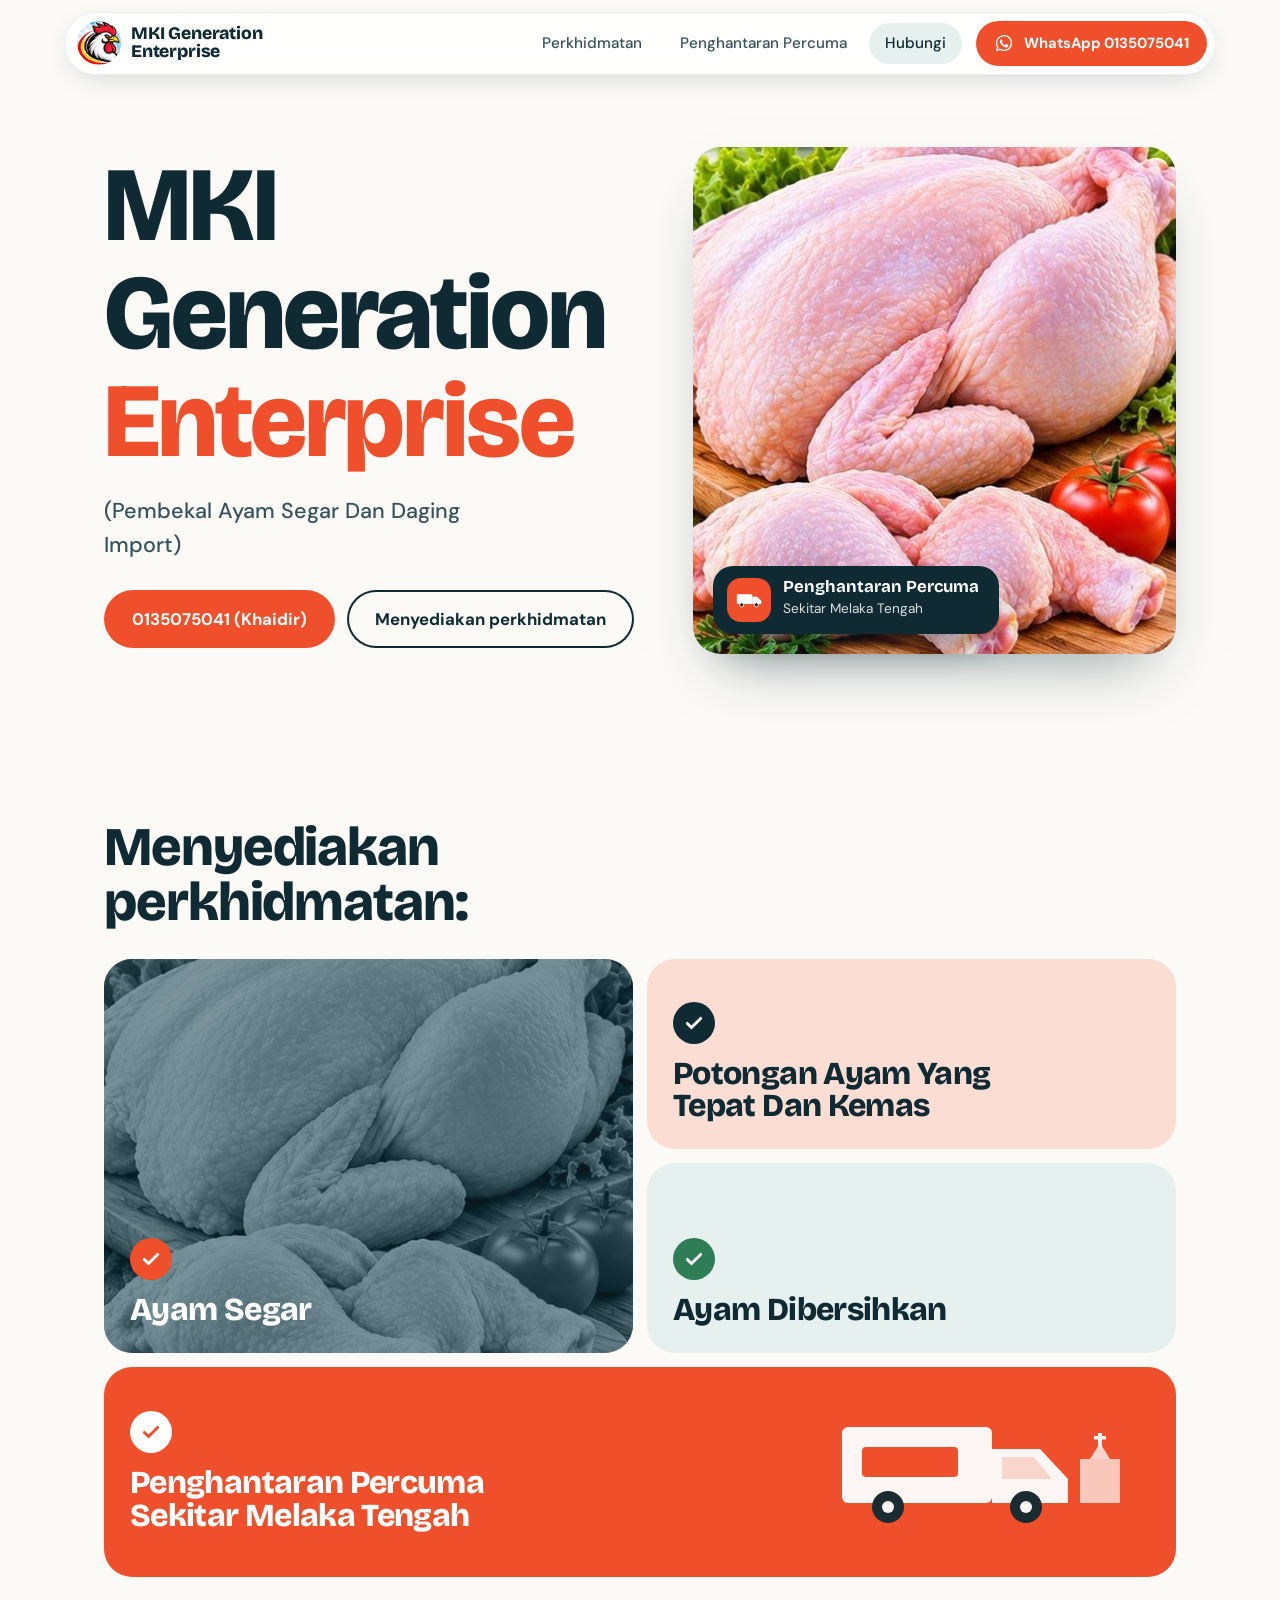
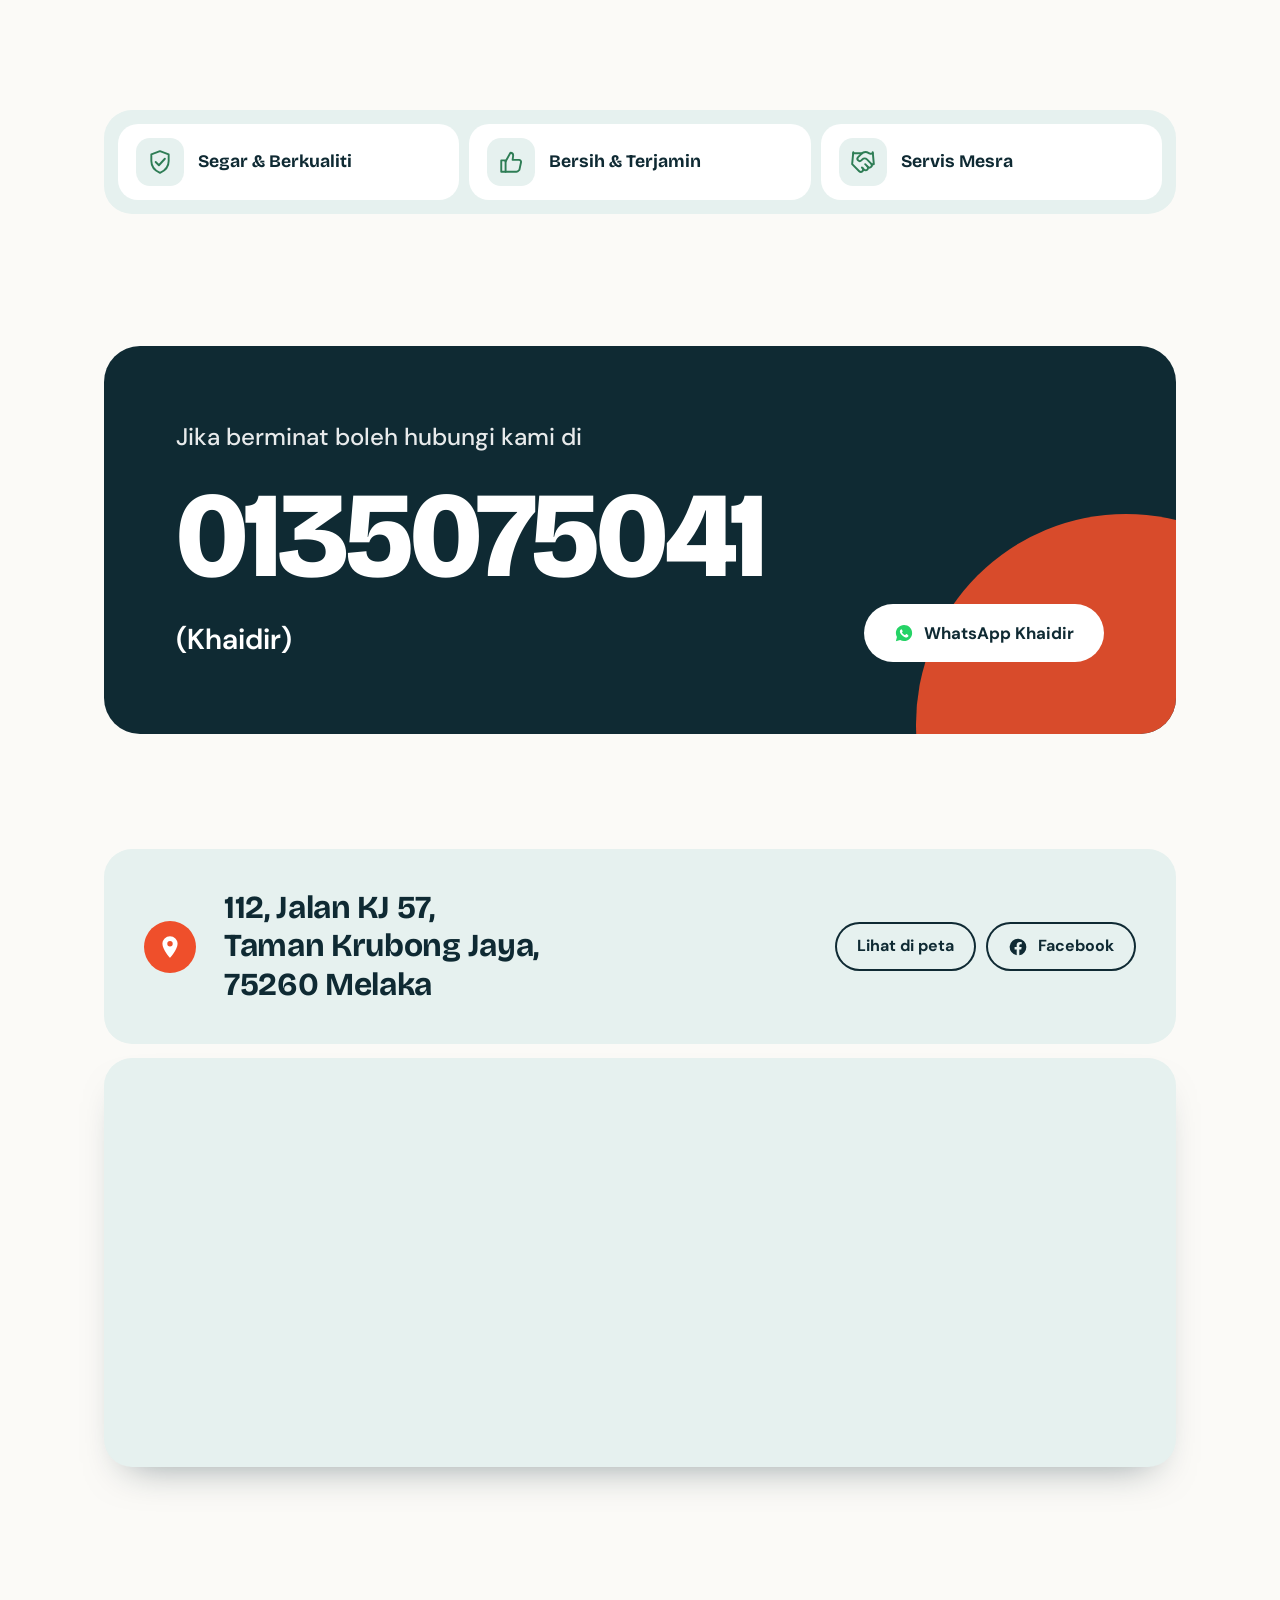
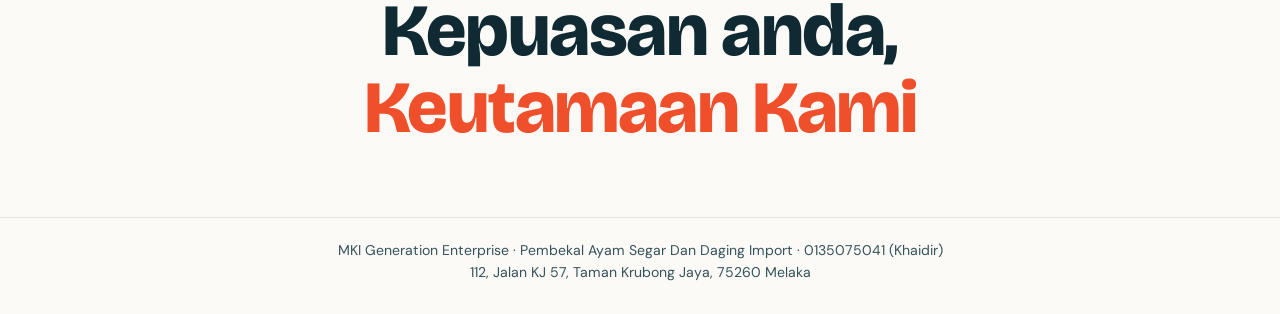
==== index.html @ 283cfcb8 "Add embedded Google Map under address Co-Authored-By: Claude Sonnet 5.5 <noreply@anthropic.com> Clau" ====
<!DOCTYPE html>
<html lang="ms">
<head>
<meta charset="UTF-8">
<meta name="viewport" content="width=device-width, initial-scale=1">
<title>MKI Generation Enterprise – Pembekal Ayam Segar Dan Daging Import</title>
<meta name="description" content="MKI Generation Enterprise – Pembekal Ayam Segar Dan Daging Import. Penghantaran Percuma Sekitar Melaka Tengah. WhatsApp 0135075041 (Khaidir).">
<link rel="preconnect" href="https://fonts.googleapis.com">
<link rel="preconnect" href="https://fonts.gstatic.com" crossorigin>
<link href="https://fonts.googleapis.com/css2?family=Bricolage+Grotesque:wght@600;700;800&family=DM+Sans:wght@400;500;600;700&display=swap" rel="stylesheet">
<link rel="stylesheet" href="css/style.css">
</head>
<body>

<header class="top">
  <div class="bar">
    <a class="brand" href="#atas" aria-label="MKI Generation Enterprise">
      <img src="images/logo.jpg" alt="Logo ayam jantan MKI Generation Enterprise" width="44" height="44">
      <b>MKI Generation<br>Enterprise</b>
    </a>
    <nav class="nav" aria-label="Menu utama">
      <a href="#perkhidmatan">Perkhidmatan</a>
      <a href="#penghantaran">Penghantaran Percuma</a>
      <a href="#hubungi">Hubungi</a>
    </nav>
    <a class="btn" href="https://wa.me/60135075041" target="_blank" rel="noopener">
      <svg viewBox="0 0 32 32" aria-hidden="true"><path fill="currentColor" d="M16 3C8.8 3 3 8.8 3 16c0 2.3.6 4.5 1.7 6.4L3 29l6.8-1.8c1.9 1 4 1.6 6.2 1.6 7.2 0 13-5.8 13-13S23.200 3 16 3zm0 23.700c-2 0-3.900-.6-5.600-1.600l-.4-.2-4 1 1.100-3.900-.3-.4C5.700 19.900 5.200 18 5.200 16 5.200 9.900 10.100 5.200 16 5.200S26.800 10.100 26.800 16 21.900 26.700 16 26.700zm5.900-8c-.3-.2-1.900-.9-2.200-1s-.5-.2-.7.200-.8 1-1 1.200-.4.200-.7.100c-.3-.2-1.400-.5-2.600-1.600-1-.9-1.600-1.900-1.800-2.200s0-.5.100-.7l.5-.6c.2-.2.200-.3.300-.5s.1-.4 0-.6-.7-1.700-1-2.300c-.3-.6-.5-.5-.7-.5h-.6c-.2 0-.6.100-.9.400s-1.200 1.200-1.200 2.900 1.200 3.400 1.400 3.600 2.400 3.700 5.800 5.200c.8.300 1.400.5 1.900.7.8.3 1.500.2 2.100.1.600-.1 1.900-.8 2.200-1.500.3-.8.300-1.400.2-1.500-.1-.2-.3-.3-.6-.4z"/></svg>
      <span><span class="long">WhatsApp </span>0135075041</span>
    </a>
  </div>
</header>

<main id="atas">

  <section class="hero">
    <div class="wrap">
      <div class="copy">
        <h1><span>MKI Generation</span><span class="brand-line">Enterprise</span></h1>
        <p class="tag">(Pembekal Ayam Segar Dan Daging Import)</p>
        <div class="cta">
          <a class="btn" href="https://wa.me/60135075041" target="_blank" rel="noopener">0135075041 (Khaidir)</a>
          <a class="btn btn--ghost" href="#perkhidmatan">Menyediakan perkhidmatan</a>
        </div>
      </div>
      <div class="photo">
        <div class="frame"><img src="images/chicken.jpg" alt="Ayam segar yang telah dibersihkan dan potongan peha ayam" width="545" height="510"></div>
        <div class="chip">
          <span class="tr"><svg viewBox="0 0 64 40" aria-hidden="true"><rect x="2" y="6" width="38" height="24" rx="3" fill="#fff"/><path d="M40 12h12l10 10v8H40z" fill="#fff"/><circle cx="14" cy="32" r="5" fill="#0F2A33" stroke="#fff" stroke-width="2"/><circle cx="50" cy="32" r="5" fill="#0F2A33" stroke="#fff" stroke-width="2"/></svg></span>
          <span><strong>Penghantaran Percuma</strong><small>Sekitar Melaka Tengah</small></span>
        </div>
      </div>
    </div>
  </section>

  <section class="services" id="perkhidmatan">
    <div class="wrap">
      <h2>Menyediakan perkhidmatan:</h2>
      <div class="bento">
        <article class="tile t1">
          <img src="images/chicken.jpg" alt="" aria-hidden="true">
          <span class="tick"><svg viewBox="0 0 24 24" fill="none" stroke="#fff" stroke-width="3.500" stroke-linecap="round" stroke-linejoin="round" aria-hidden="true"><path d="M4 12.500l5 5L20 6.500"/></svg></span>
          <h3>Ayam Segar</h3>
        </article>
        <article class="tile t2">
          <span class="tick"><svg viewBox="0 0 24 24" fill="none" stroke="#fff" stroke-width="3.500" stroke-linecap="round" stroke-linejoin="round" aria-hidden="true"><path d="M4 12.500l5 5L20 6.500"/></svg></span>
          <h3>Potongan Ayam Yang Tepat Dan Kemas</h3>
        </article>
        <article class="tile t3">
          <span class="tick"><svg viewBox="0 0 24 24" fill="none" stroke="#fff" stroke-width="3.500" stroke-linecap="round" stroke-linejoin="round" aria-hidden="true"><path d="M4 12.500l5 5L20 6.500"/></svg></span>
          <h3>Ayam Dibersihkan</h3>
        </article>
        <article class="tile t4" id="penghantaran">
          <svg class="scene" viewBox="0 0 300 130" aria-hidden="true">
            <rect x="6" y="20" width="150" height="76" rx="6" fill="#fff"/>
            <path d="M156 42h48l28 30v24h-76z" fill="#fff"/>
            <path d="M166 50h32l18 22h-50z" fill="#FBDDD4"/>
            <rect x="26" y="40" width="96" height="30" rx="4" fill="#EF4F2B"/>
            <circle cx="52" cy="100" r="16" fill="#0F2A33"/><circle cx="52" cy="100" r="6" fill="#fff"/>
            <circle cx="190" cy="100" r="16" fill="#0F2A33"/><circle cx="190" cy="100" r="6" fill="#fff"/>
            <rect x="244" y="52" width="40" height="44" fill="#FBDDD4" opacity=".9"/>
            <path d="M254 52l10-16 10 16z" fill="#FBDDD4"/>
            <rect x="262" y="26" width="4" height="14" fill="#fff"/><rect x="258" y="29" width="12" height="3.500" fill="#fff"/>
          </svg>
          <span class="tick"><svg viewBox="0 0 24 24" fill="none" stroke="#EF4F2B" stroke-width="3.500" stroke-linecap="round" stroke-linejoin="round" aria-hidden="true"><path d="M4 12.500l5 5L20 6.500"/></svg></span>
          <h3>Penghantaran Percuma Sekitar Melaka Tengah</h3>
        </article>
      </div>
    </div>
  </section>

  <section class="trust" aria-label="Jaminan kami">
    <div class="wrap">
      <ul>
        <li>
          <span class="ico"><svg viewBox="0 0 48 48" fill="none" stroke="#2E7D55" stroke-width="3.500" stroke-linecap="round" stroke-linejoin="round" aria-hidden="true"><path d="M24 4l16 6v12c0 10-7 18-16 22C15 40 8 32 8 22V10z"/><path d="M16 24l6 6 11-12"/></svg></span>
          <b>Segar &amp; Berkualiti</b>
        </li>
        <li>
          <span class="ico"><svg viewBox="0 0 48 48" fill="none" stroke="#2E7D55" stroke-width="3.500" stroke-linecap="round" stroke-linejoin="round" aria-hidden="true"><path d="M6 21h8v21H6z"/><path d="M14 23l9-16c3 0 5 2 5 5l-1 8h12c2 0 4 2 3.500 4.500l-3 14C38 40 36 42 34 42H14"/></svg></span>
          <b>Bersih &amp; Terjamin</b>
        </li>
        <li>
          <span class="ico"><svg viewBox="0 0 24 24" fill="none" stroke="#2E7D55" stroke-width="1.800" stroke-linecap="round" stroke-linejoin="round" aria-hidden="true"><path d="m11 17 2 2a1 1 0 1 0 3-3"/><path d="m14 14 2.500 2.500a1 1 0 1 0 3-3l-3.880-3.880a3 3 0 0 0-4.240 0l-.88.88a1 1 0 1 1-3-3l2.810-2.810a5.790 5.790 0 0 1 7.060-.87l.47.28a2 2 0 0 0 1.420.25L21 4"/><path d="m21 3 1 11h-2"/><path d="M3 3 2 14l6.500 6.500a1 1 0 1 0 3-3"/><path d="M3 4h8"/></svg></span>
          <b>Servis Mesra</b>
        </li>
      </ul>
    </div>
  </section>

  <section class="contact" id="hubungi">
    <div class="wrap">
      <div class="panel">
        <p class="lead">Jika berminat boleh hubungi kami di</p>
        <a class="num" href="https://wa.me/60135075041" target="_blank" rel="noopener" aria-label="WhatsApp 0135075041">0135075041</a>
        <p class="who">(Khaidir)</p>
        <a class="btn" href="https://wa.me/60135075041" target="_blank" rel="noopener">
          <svg viewBox="0 0 32 32" aria-hidden="true"><path fill="#25D366" d="M16 3C8.8 3 3 8.8 3 16c0 2.3.6 4.5 1.7 6.4L3 29l6.8-1.8c1.9 1 4 1.6 6.2 1.6 7.2 0 13-5.8 13-13S23.200 3 16 3z"/><path fill="#fff" d="M21.900 18.700c-.3-.2-1.900-.9-2.200-1s-.5-.2-.7.200-.8 1-1 1.200-.4.200-.7.100c-.3-.2-1.400-.5-2.600-1.600-1-.9-1.600-1.900-1.800-2.200s0-.5.100-.7l.5-.6c.2-.2.200-.3.300-.5s.1-.4 0-.6-.7-1.700-1-2.300c-.3-.6-.5-.5-.7-.5h-.6c-.2 0-.6.100-.9.400s-1.200 1.200-1.200 2.900 1.200 3.400 1.400 3.600 2.400 3.700 5.800 5.200c.8.300 1.400.5 1.900.7.8.3 1.500.2 2.100.1.600-.1 1.900-.8 2.200-1.500.3-.8.300-1.400.2-1.500-.1-.2-.3-.3-.6-.4z"/></svg>
          WhatsApp Khaidir
        </a>
      </div>
    </div>
  </section>

  <section class="find" id="lokasi">
    <div class="wrap">
      <div class="find-box">
        <div class="pin" aria-hidden="true"><svg viewBox="0 0 24 24" fill="currentColor"><path d="M12 2a7 7 0 00-7 7c0 5.250 7 13 7 13s7-7.750 7-13a7 7 0 00-7-7zm0 9.500A2.500 2.500 0 1112 6.500a2.500 2.500 0 010 5z"/></svg></div>
        <address>
          <span>112, Jalan KJ 57,</span>
          <span>Taman Krubong Jaya,</span>
          <span>75260 Melaka</span>
        </address>
        <div class="find-links">
          <a class="btn btn--ghost" href="https://www.google.com/maps/search/?api=1&amp;query=112%2C+Jalan+KJ+57%2C+Taman+Krubong+Jaya%2C+75260+Melaka" target="_blank" rel="noopener">Lihat di peta</a>
          <a class="btn btn--ghost fb" href="https://www.facebook.com/MKIGenerationEnterprise/" target="_blank" rel="noopener">
            <svg viewBox="0 0 24 24" fill="currentColor" aria-hidden="true"><path d="M22 12a10 10 0 10-11.560 9.880v-6.990H7.900V12h2.540V9.800c0-2.510 1.490-3.890 3.780-3.890 1.100 0 2.240.2 2.240.2v2.460h-1.260c-1.240 0-1.630.77-1.630 1.560V12h2.780l-.44 2.890h-2.340v6.990A10 10 0 0022 12z"/></svg>
            Facebook
          </a>
        </div>
      </div>
      <div class="map">
        <iframe title="Peta lokasi MKI Generation Enterprise" loading="lazy" referrerpolicy="no-referrer-when-downgrade" allowfullscreen
          src="https://www.google.com/maps?q=112%2C+Jalan+KJ+57%2C+Taman+Krubong+Jaya%2C+75260+Melaka&amp;z=16&amp;output=embed"></iframe>
      </div>
    </div>
  </section>

  <section class="slogan">
    <div class="wrap"><p>Kepuasan anda, <span>Keutamaan Kami</span></p></div>
  </section>

</main>

<footer>
  <div class="wrap">MKI Generation Enterprise · Pembekal Ayam Segar Dan Daging Import · 0135075041 (Khaidir)<br>112, Jalan KJ 57, Taman Krubong Jaya, 75260 Melaka</div>
</footer>

<div class="sticky" role="navigation" aria-label="Hubungi pantas">
  <a class="wa" href="https://wa.me/60135075041" target="_blank" rel="noopener">
    <svg viewBox="0 0 32 32" aria-hidden="true"><path fill="currentColor" d="M16 3C8.8 3 3 8.8 3 16c0 2.3.6 4.5 1.7 6.4L3 29l6.8-1.8c1.9 1 4 1.6 6.2 1.6 7.2 0 13-5.8 13-13S23.200 3 16 3zm0 23.700c-2 0-3.900-.6-5.600-1.600l-.4-.2-4 1 1.100-3.900-.3-.4C5.700 19.900 5.200 18 5.200 16 5.200 9.900 10.100 5.200 16 5.200S26.800 10.100 26.800 16 21.900 26.700 16 26.700z"/></svg>
    WhatsApp
  </a>
  <a class="call" href="tel:+60135075041">
    <svg viewBox="0 0 24 24" fill="currentColor" aria-hidden="true"><path d="M6.600 10.800a15 15 0 006.600 6.600l2.200-2.200a1 1 0 011-.25c1.100.37 2.300.57 3.600.57a1 1 0 011 1V20a1 1 0 01-1 1C10.600 21 3 13.400 3 4a1 1 0 011-1h3.500a1 1 0 011 1c0 1.300.2 2.500.57 3.600a1 1 0 01-.25 1z"/></svg>
    Call
  </a>
</div>

<script src="js/script.js" defer></script>
</body>
</html>
---- css/style.css ----
:root{
  --ink:#0F2A33;
  --ink-soft:#35525B;
  --paper:#FBFAF7;
  --mist:#E6F1EF;
  --blush:#FBDDD4;
  --coral:#EF4F2B;
  --coral-dk:#C73A1A;
  --leaf:#2E7D55;
  --white:#fff;
  --display:'Bricolage Grotesque','Trebuchet MS',system-ui,sans-serif;
  --body:'DM Sans','Segoe UI',system-ui,sans-serif;
  --pad:clamp(18px,5vw,64px);
  --max:1200px;
  --r:28px;
}
*{box-sizing:border-box;margin:0;padding:0}
html{scroll-behavior:smooth;scroll-padding-top:92px}
body{font-family:var(--body);background:var(--paper);color:var(--ink);line-height:1.55;-webkit-font-smoothing:antialiased;padding-bottom:84px}
img,svg{display:block;max-width:100%}
a{color:inherit;text-decoration:none}
:focus-visible{outline:3px solid var(--coral);outline-offset:3px}
.wrap{max-width:var(--max);margin:0 auto;padding-inline:var(--pad)}
h1,h2,h3{font-family:var(--display);font-weight:800;letter-spacing:-.02em;line-height:1.02}

/* ---------- header ---------- */
.top{position:sticky;top:0;z-index:50;padding:12px var(--pad) 0}
.bar{max-width:var(--max);margin:0 auto;display:flex;align-items:center;gap:14px;background:rgba(255,255,255,.88);backdrop-filter:blur(12px);border:1px solid rgba(15,42,51,.08);border-radius:999px;padding:8px 8px 8px 12px;box-shadow:0 8px 30px -12px rgba(15,42,51,.25)}
.brand{display:flex;align-items:center;gap:10px;margin-right:auto;min-width:0}
.brand img{width:40px;height:40px;border-radius:50%;object-fit:cover;flex:none}
.brand b{font-family:var(--display);font-weight:800;font-size:.86rem;line-height:1.05;letter-spacing:-.01em;white-space:nowrap}
.nav{display:none;gap:6px;font-weight:500;font-size:.95rem}
.nav a{padding:9px 16px;border-radius:999px;color:var(--ink-soft);transition:background .15s,color .15s}
.nav a:hover{background:var(--mist);color:var(--ink)}
.btn{display:inline-flex;align-items:center;justify-content:center;gap:10px;font-weight:700;font-size:1rem;padding:13px 24px;border-radius:999px;background:var(--coral);color:var(--white);transition:background .15s,transform .15s}
.btn:hover{background:var(--coral-dk);transform:translateY(-1px)}
.btn svg{width:20px;height:20px;flex:none}
.btn--ghost{background:transparent;color:var(--ink);box-shadow:inset 0 0 0 2px var(--ink)}
.btn--ghost:hover{background:var(--ink);color:var(--white)}
.bar .btn{padding:11px 18px;font-size:.92rem}
.bar .btn .long{display:none}

/* ---------- hero ---------- */
.hero{padding-block:clamp(28px,6vw,72px) clamp(40px,7vw,96px)}
.hero .wrap{display:grid;gap:34px}
.hero h1{font-size:clamp(3rem,13.5vw,6.6rem)}
.hero h1 span{display:block}
.hero h1 .brand-line{color:var(--coral)}
.hero .tag{margin-top:20px;font-size:clamp(1.05rem,3.8vw,1.35rem);font-weight:500;color:var(--ink-soft);max-width:26ch}
.hero .cta{margin-top:28px;display:flex;flex-wrap:wrap;gap:12px}
.hero .cta .btn{padding:16px 28px;font-size:1.05rem}
.photo{position:relative}
.photo .frame{position:relative;border-radius:var(--r);overflow:hidden;background:var(--blush);aspect-ratio:1.05/1;box-shadow:0 30px 60px -30px rgba(15,42,51,.5)}
.photo img{width:100%;height:100%;object-fit:cover}
.photo .chip{position:absolute;left:16px;bottom:16px;max-width:calc(100% - 32px);display:flex;align-items:center;gap:12px;background:var(--ink);color:var(--white);padding:12px 20px 12px 14px;border-radius:20px;box-shadow:0 18px 40px -16px rgba(15,42,51,.7)}
.photo .chip .tr{width:44px;height:44px;border-radius:14px;background:var(--coral);display:grid;place-items:center;flex:none}
.photo .chip .tr svg{width:26px;height:26px}
.photo .chip strong{display:block;font-family:var(--display);font-size:1.05rem;line-height:1.1}
.photo .chip small{font-size:.85rem;opacity:.85}

/* ---------- services ---------- */
.services{padding-block:clamp(36px,6vw,80px)}
.services h2{font-size:clamp(2rem,7vw,3.4rem);margin-bottom:28px;max-width:16ch}
.bento{display:grid;gap:14px}
.tile{position:relative;border-radius:var(--r);padding:26px;display:flex;flex-direction:column;justify-content:flex-end;gap:14px;min-height:170px;overflow:hidden}
.tile h3{font-size:clamp(1.4rem,5vw,2rem);max-width:18ch}
.tick{width:42px;height:42px;border-radius:50%;background:var(--ink);display:grid;place-items:center;flex:none}
.tick svg{width:20px;height:20px}
.t1{background:var(--ink);color:var(--white);min-height:260px}
.t1 .tick{background:var(--coral)}
.t1 img{position:absolute;inset:0;width:100%;height:100%;object-fit:cover;opacity:.5;mix-blend-mode:luminosity}
.t1>*{position:relative}
.t2{background:var(--blush)}
.t3{background:var(--mist)}
.t3 .tick{background:var(--leaf)}
.t4{background:var(--coral);color:var(--white);min-height:200px}
.t4 .tick{background:var(--white)}
.t4 .tick svg{stroke:var(--coral)}
.t4 .scene{position:absolute;right:16px;top:14px;width:46%;max-width:210px;opacity:.95}

/* ---------- trust ---------- */
.trust{padding-block:clamp(24px,5vw,56px)}
.trust ul{list-style:none;display:grid;gap:10px;background:var(--mist);border-radius:var(--r);padding:18px}
.trust li{display:flex;align-items:center;gap:14px;background:var(--white);border-radius:20px;padding:14px 18px}
.trust .ico{width:48px;height:48px;border-radius:14px;background:var(--mist);display:grid;place-items:center;flex:none}
.trust .ico svg{width:26px;height:26px}
.trust b{font-family:var(--display);font-weight:700;font-size:1.1rem;line-height:1.1}

/* ---------- contact ---------- */
.contact{padding-block:clamp(36px,6vw,88px)}
.panel{background:var(--ink);color:var(--white);border-radius:calc(var(--r) + 8px);padding:clamp(28px,6vw,72px);display:grid;gap:20px;position:relative;overflow:hidden}
.panel::after{content:"";position:absolute;width:420px;height:420px;border-radius:50%;background:var(--coral);right:-160px;bottom:-200px;opacity:.9}
.panel>*{position:relative;z-index:1}
.panel .lead{font-size:clamp(1.1rem,4vw,1.5rem);font-weight:500;opacity:.9;max-width:26ch}
.panel .num{font-family:var(--display);font-weight:800;font-size:clamp(2.9rem,14.5vw,7.6rem);line-height:1;letter-spacing:-.03em;display:block;transition:color .15s}
.panel .num:hover{color:var(--blush)}
.panel .who{font-size:clamp(1.2rem,4.5vw,1.8rem);font-weight:600}
.panel .btn{justify-self:start;padding:16px 30px;font-size:1.05rem;background:var(--white);color:var(--ink)}
.panel .btn:hover{background:var(--blush)}

/* ---------- slogan / footer ---------- */
.slogan{padding-block:clamp(30px,6vw,70px);text-align:center}
.slogan p{font-family:var(--display);font-weight:800;font-size:clamp(2rem,8vw,4.6rem);line-height:1.05;letter-spacing:-.02em;text-wrap:balance}
.slogan p span{color:var(--coral)}
footer{padding:22px 0 30px;text-align:center;font-size:.88rem;color:var(--ink-soft);border-top:1px solid rgba(15,42,51,.1)}

/* ---------- mobile sticky ---------- */
.sticky{position:fixed;left:12px;right:12px;bottom:calc(10px + env(safe-area-inset-bottom));z-index:60;display:flex;gap:8px;padding:8px;background:rgba(15,42,51,.96);border-radius:22px;box-shadow:0 14px 40px -10px rgba(15,42,51,.6)}
.sticky a{flex:1;display:flex;align-items:center;justify-content:center;gap:9px;padding:13px;border-radius:15px;font-weight:700;font-size:1rem}
.sticky .wa{background:#25D366;color:#073b1b}
.sticky .call{background:var(--white);color:var(--ink);flex:0 0 36%}
.sticky svg{width:21px;height:21px}

/* ---------- web layout ---------- */
@media (min-width:860px){
  body{padding-bottom:0}
  .sticky{display:none}
  .nav{display:flex}
  .brand b{font-size:1.1rem}
  .brand img{width:44px;height:44px}
  .bar .btn .long{display:inline}
  .hero .wrap{grid-template-columns:1.05fr .95fr;align-items:center;gap:56px}
  .photo .frame{aspect-ratio:1/1.05}
  .photo .chip{left:20px;bottom:20px}
  .bento{grid-template-columns:repeat(6,1fr);grid-auto-rows:minmax(190px,auto)}
  .t1{grid-column:span 3;grid-row:span 2}
  .t2{grid-column:span 3}
  .t3{grid-column:span 3}
  .t4{grid-column:span 6;min-height:210px;justify-content:center}
  .t4 h3{max-width:20ch}
  .t4 .scene{max-width:300px;width:30%;right:40px;top:50%;transform:translateY(-50%)}
  .trust ul{grid-template-columns:repeat(3,1fr);padding:14px}
  .panel{grid-template-columns:1fr auto;align-items:end;column-gap:60px}
  .panel .lead{grid-column:1 / -1}
  .panel .btn{grid-column:2;grid-row:2 / span 2;align-self:end;justify-self:end}
}
@media (prefers-reduced-motion:reduce){
  html{scroll-behavior:auto}
  .btn{transition:none}
}

/* header shadow when scrolled */
.bar.is-scrolled{box-shadow:0 12px 34px -12px rgba(15,42,51,.4)}
.nav a.is-active{background:var(--mist);color:var(--ink)}

/* ---------- alamat & media sosial ---------- */
.find{padding-block:clamp(8px,3vw,40px) clamp(24px,5vw,56px)}
.find-box{display:grid;gap:18px;justify-items:start;background:var(--mist);border-radius:var(--r);padding:clamp(22px,4vw,40px)}
.find .pin{width:52px;height:52px;border-radius:50%;background:var(--coral);color:var(--white);display:grid;place-items:center}
.find .pin svg{width:26px;height:26px}
.find address{font-style:normal;font-family:var(--display);font-weight:700;font-size:clamp(1.3rem,5vw,2rem);line-height:1.2;letter-spacing:-.01em}
.find address span{display:block}
.find-links{display:flex;flex-wrap:wrap;gap:10px}
.find-links .btn{padding:12px 22px}
.find-links .btn svg{width:20px;height:20px}
@media (min-width:860px){
  .find-box{grid-template-columns:auto 1fr auto;align-items:center;gap:28px}
}

.find .map{margin-top:14px;border-radius:var(--r);overflow:hidden;background:var(--mist);aspect-ratio:4/3;box-shadow:0 20px 40px -24px rgba(15,42,51,.5)}
.find .map iframe{width:100%;height:100%;border:0;display:block}
@media (min-width:860px){.find .map{aspect-ratio:21/8}}
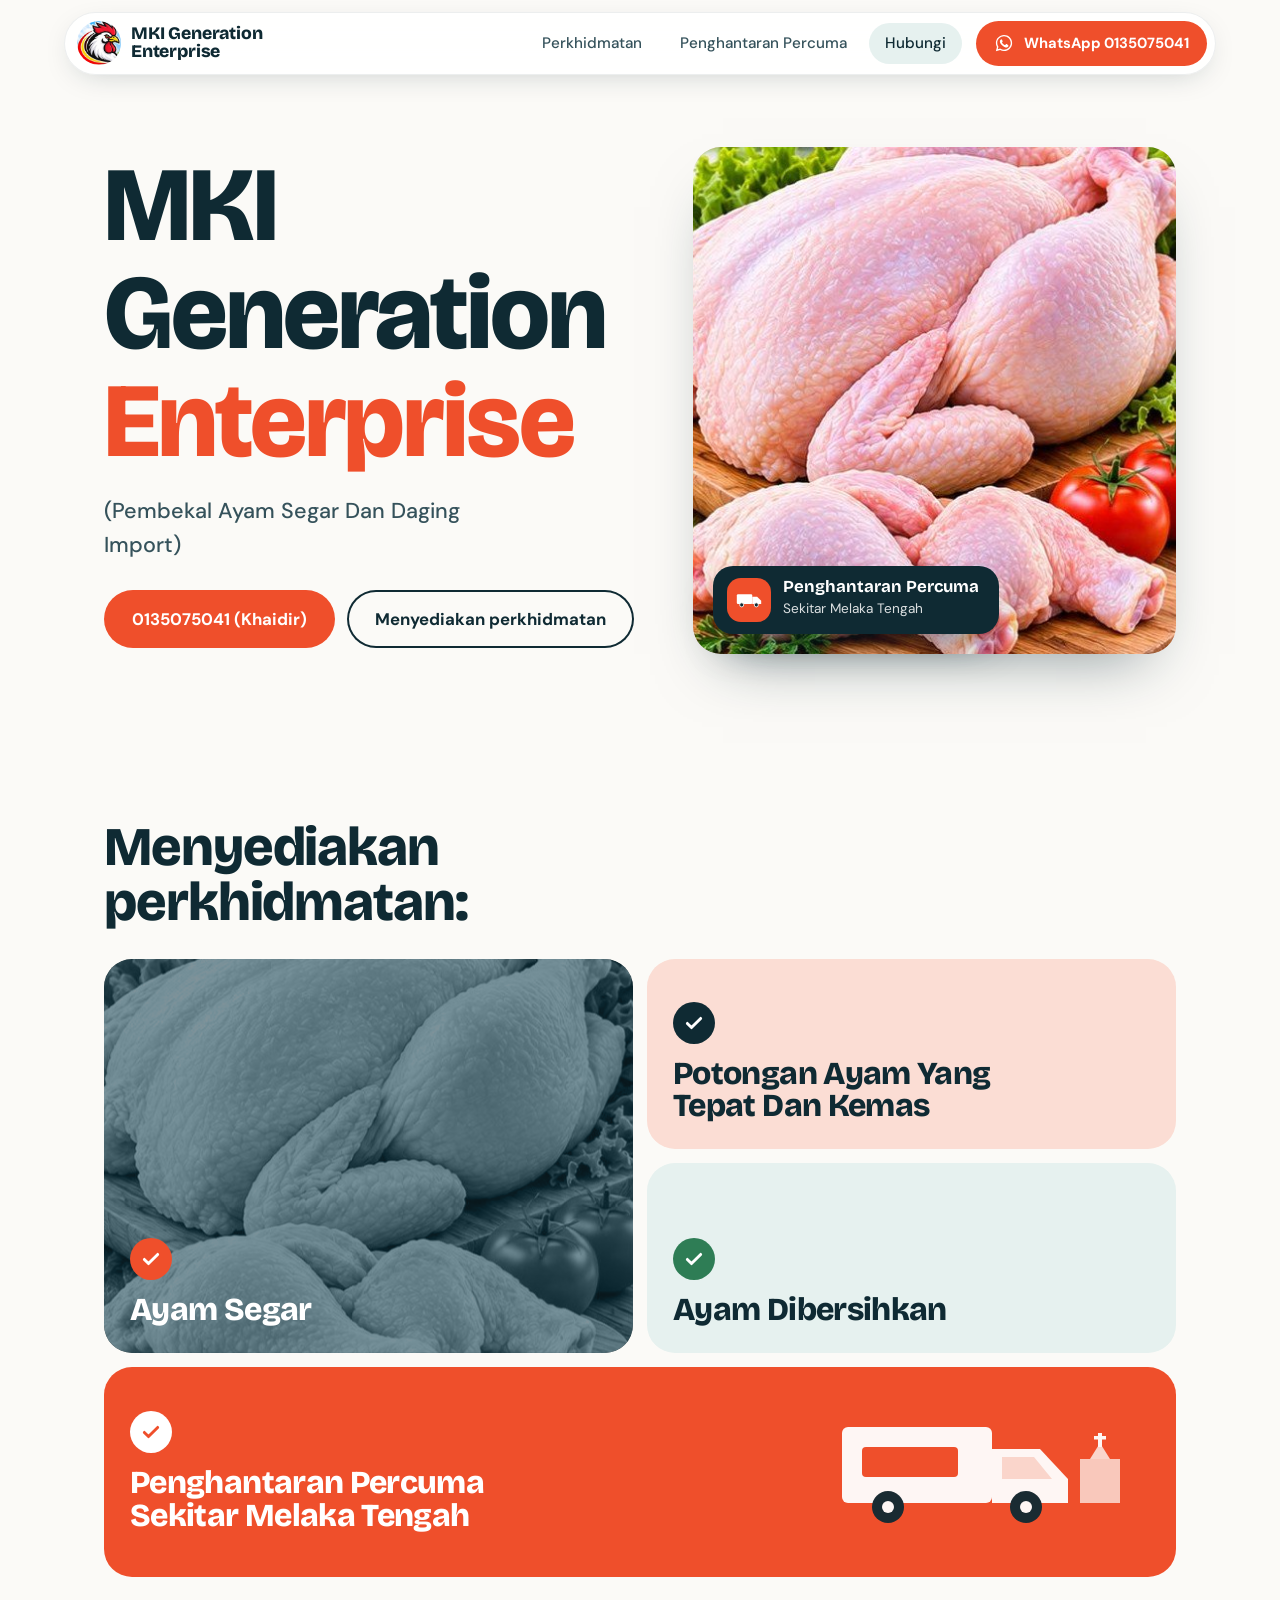
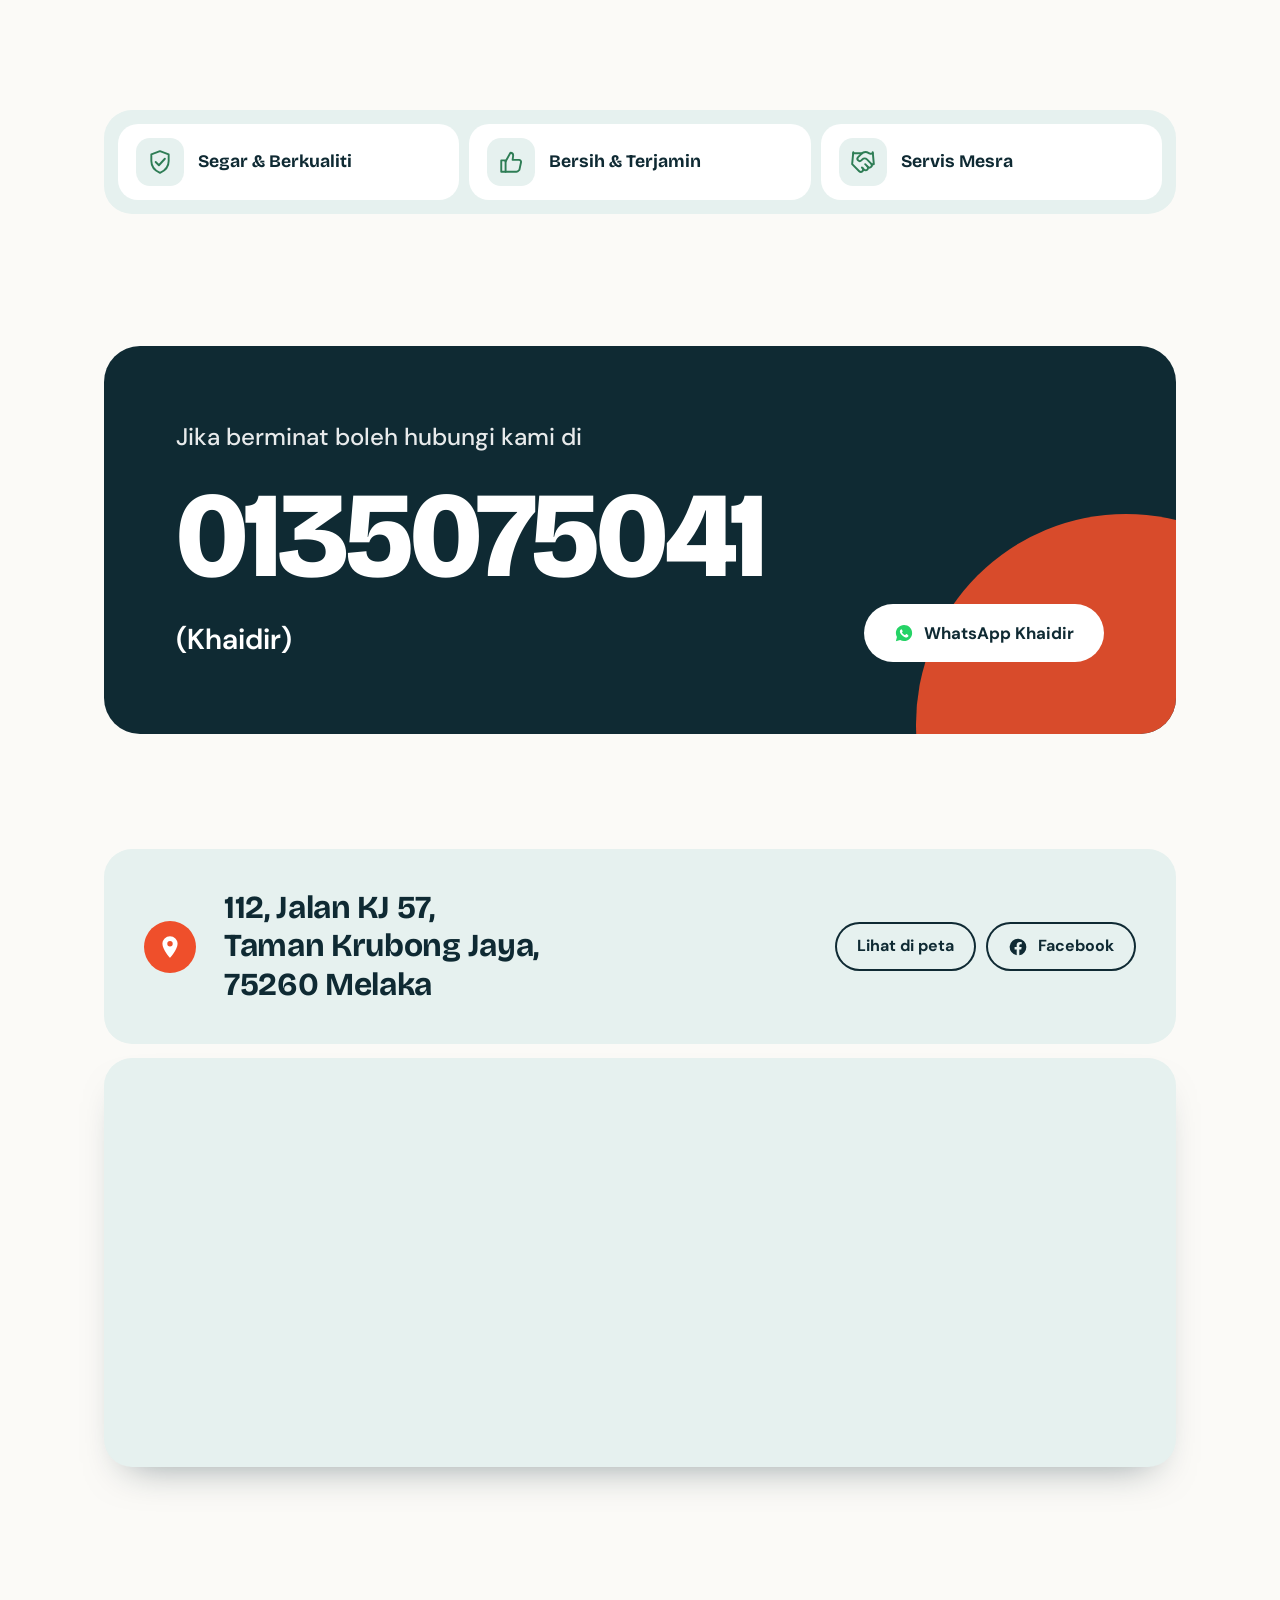
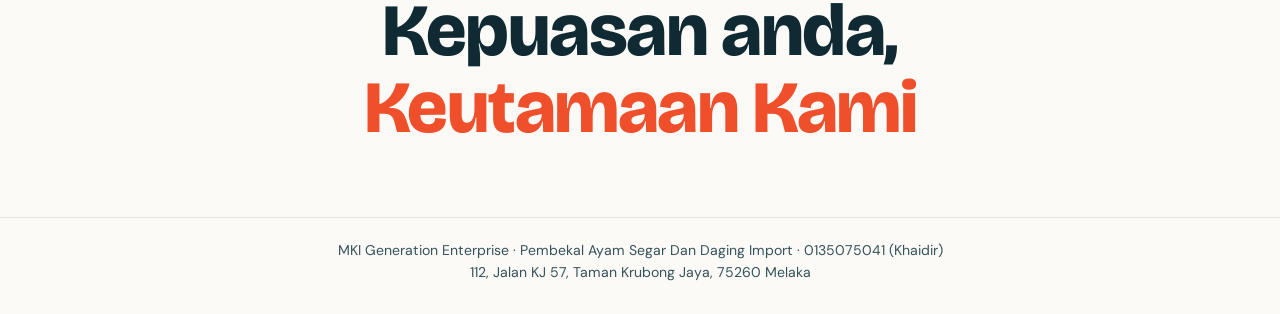
==== commit 2b7b9f9f: "Cache-bust CSS and JS Co-Authored-By: Claude Sonnet 5.5 <noreply@anthropic.com> Claude-Session: http" ====
--- a/index.html
+++ b/index.html
@@ -8,7 +8,7 @@
 <link rel="preconnect" href="https://fonts.googleapis.com">
 <link rel="preconnect" href="https://fonts.gstatic.com" crossorigin>
 <link href="https://fonts.googleapis.com/css2?family=Bricolage+Grotesque:wght@600;700;800&family=DM+Sans:wght@400;500;600;700&display=swap" rel="stylesheet">
-<link rel="stylesheet" href="css/style.css">
+<link rel="stylesheet" href="css/style.css?v=20261107a">
 </head>
 <body>
 
@@ -166,6 +166,6 @@
   </a>
 </div>
 
-<script src="js/script.js" defer></script>
+<script src="js/script.js?v=20261107a" defer></script>
 </body>
 </html>
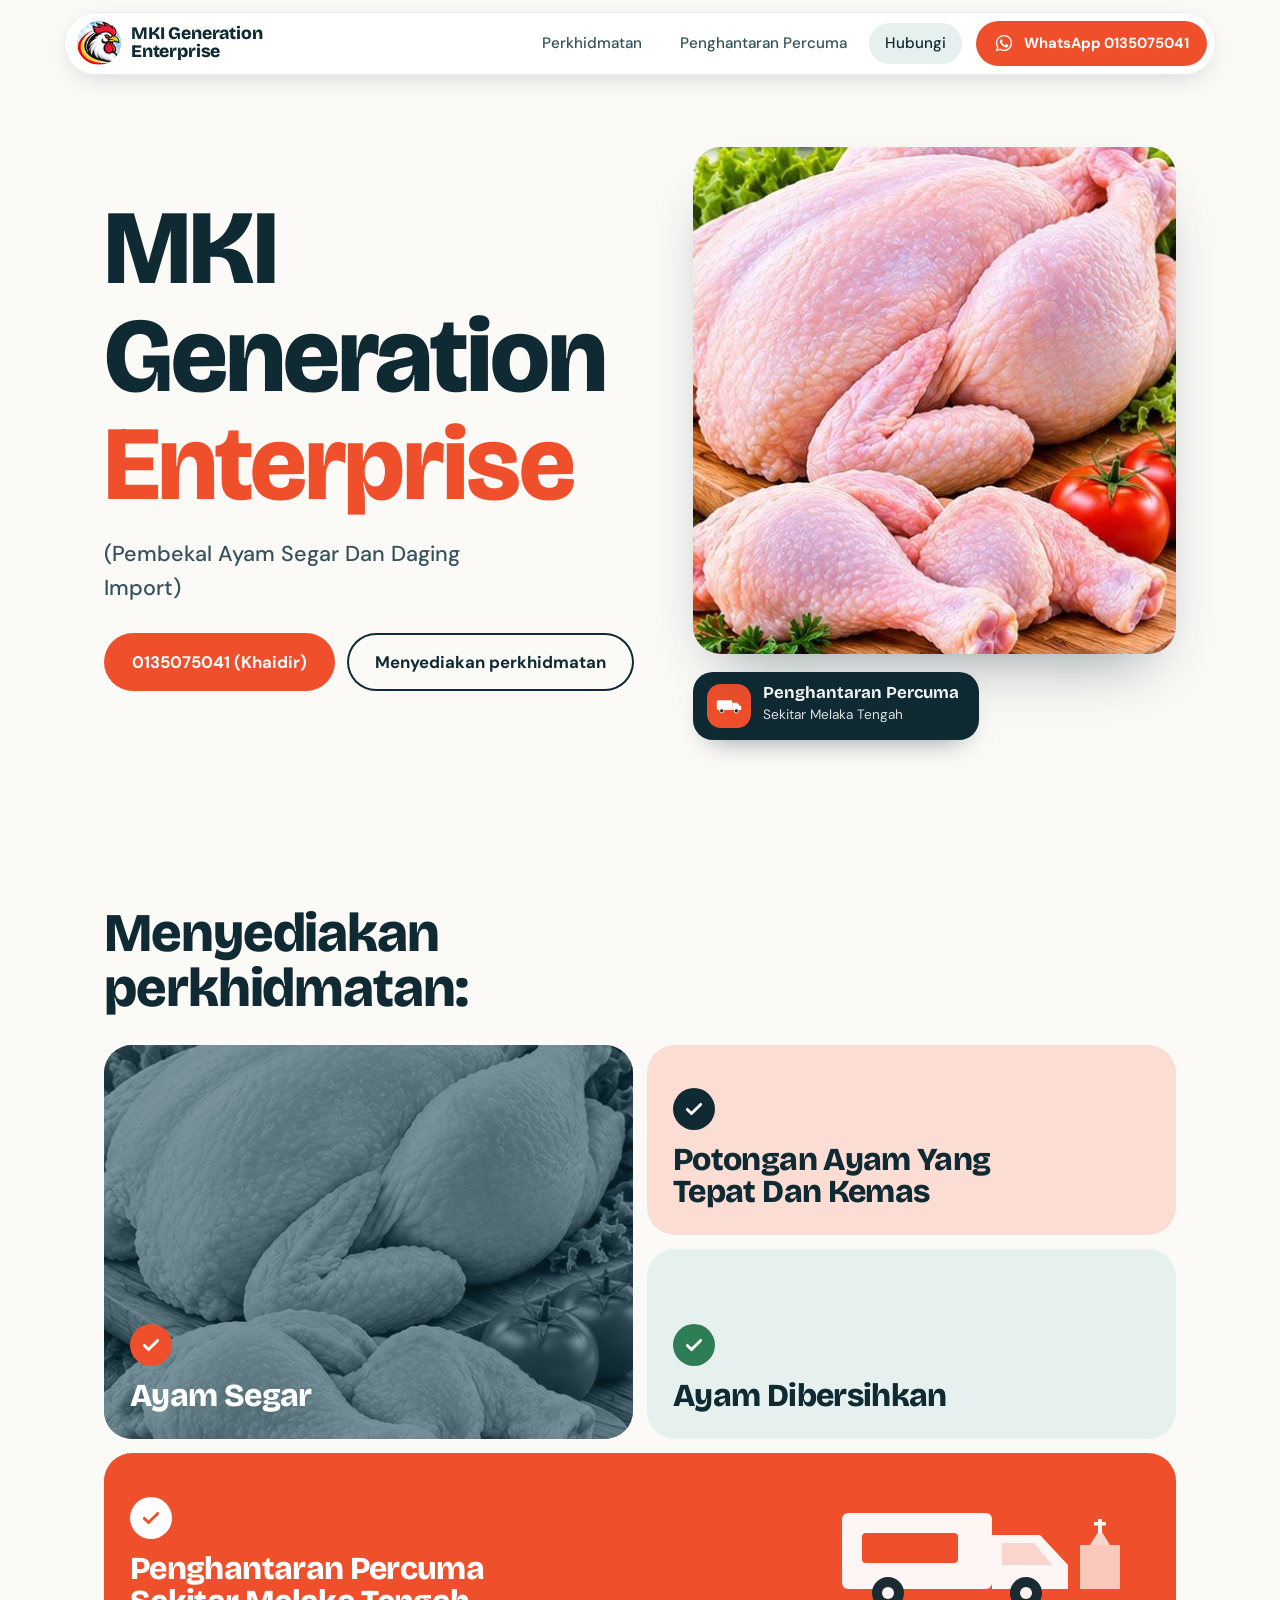
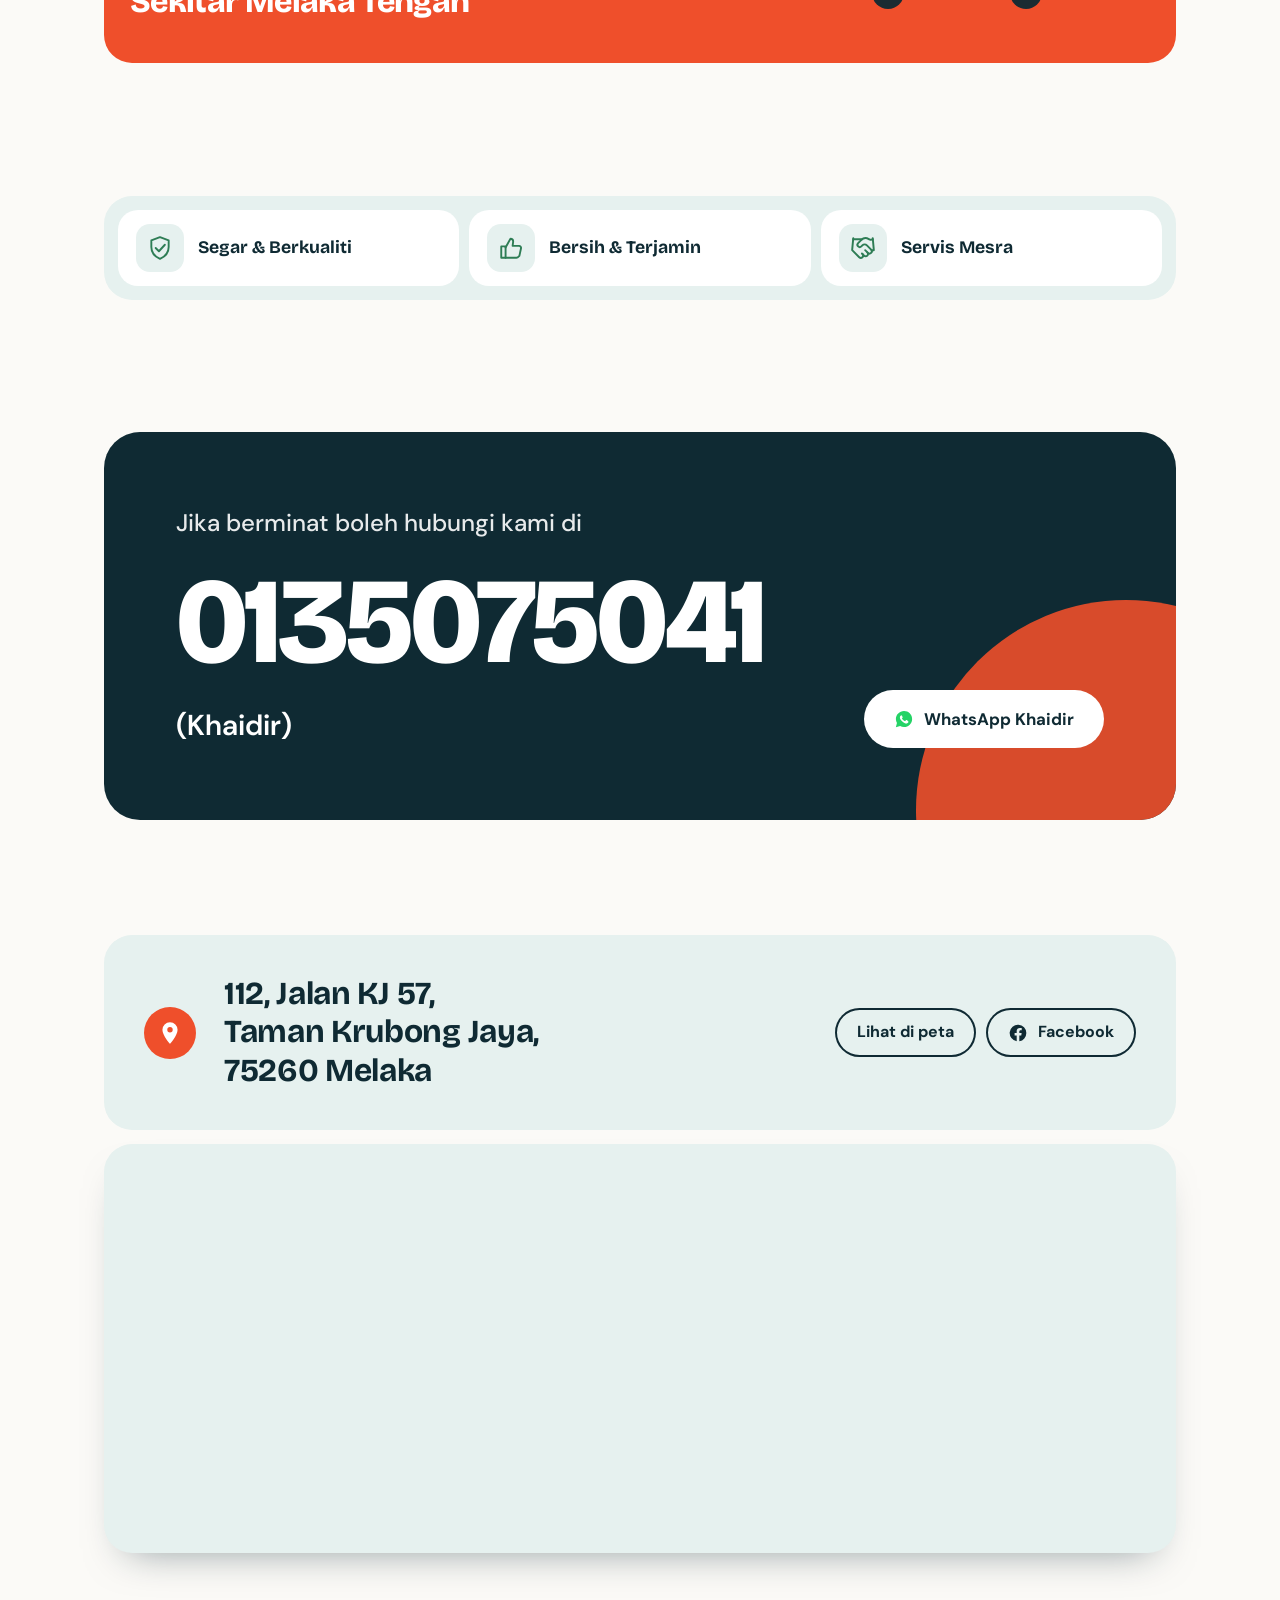
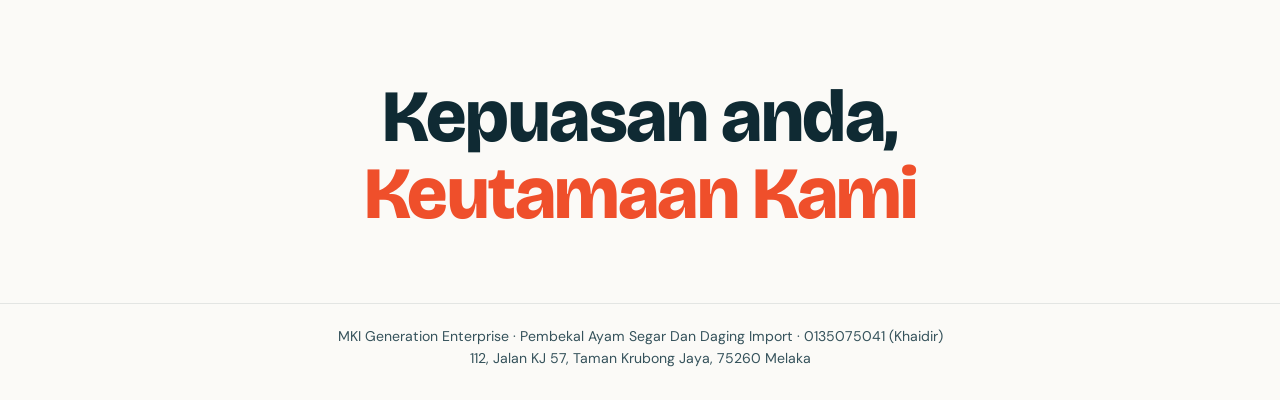
==== commit ae682dc6: "Desktop: place delivery chip below photo, no overlap Co-Authored-By: Claude Sonnet 5.5 <noreply@anth" ====
--- a/index.html
+++ b/index.html
@@ -8,7 +8,7 @@
 <link rel="preconnect" href="https://fonts.googleapis.com">
 <link rel="preconnect" href="https://fonts.gstatic.com" crossorigin>
 <link href="https://fonts.googleapis.com/css2?family=Bricolage+Grotesque:wght@600;700;800&family=DM+Sans:wght@400;500;600;700&display=swap" rel="stylesheet">
-<link rel="stylesheet" href="css/style.css?v=20261107a">
+<link rel="stylesheet" href="css/style.css?v=20261107b">
 </head>
 <body>
 
@@ -166,6 +166,6 @@
   </a>
 </div>
 
-<script src="js/script.js?v=20261107a" defer></script>
+<script src="js/script.js?v=20261107b" defer></script>
 </body>
 </html>
--- a/css/style.css
+++ b/css/style.css
@@ -121,7 +121,7 @@
   .bar .btn .long{display:inline}
   .hero .wrap{grid-template-columns:1.05fr .95fr;align-items:center;gap:56px}
   .photo .frame{aspect-ratio:1/1.05}
-  .photo .chip{left:20px;bottom:20px}
+  .photo .chip{position:static;margin-top:18px;max-width:none;width:fit-content;box-shadow:0 14px 30px -18px rgba(15,42,51,.6)}
   .bento{grid-template-columns:repeat(6,1fr);grid-auto-rows:minmax(190px,auto)}
   .t1{grid-column:span 3;grid-row:span 2}
   .t2{grid-column:span 3}
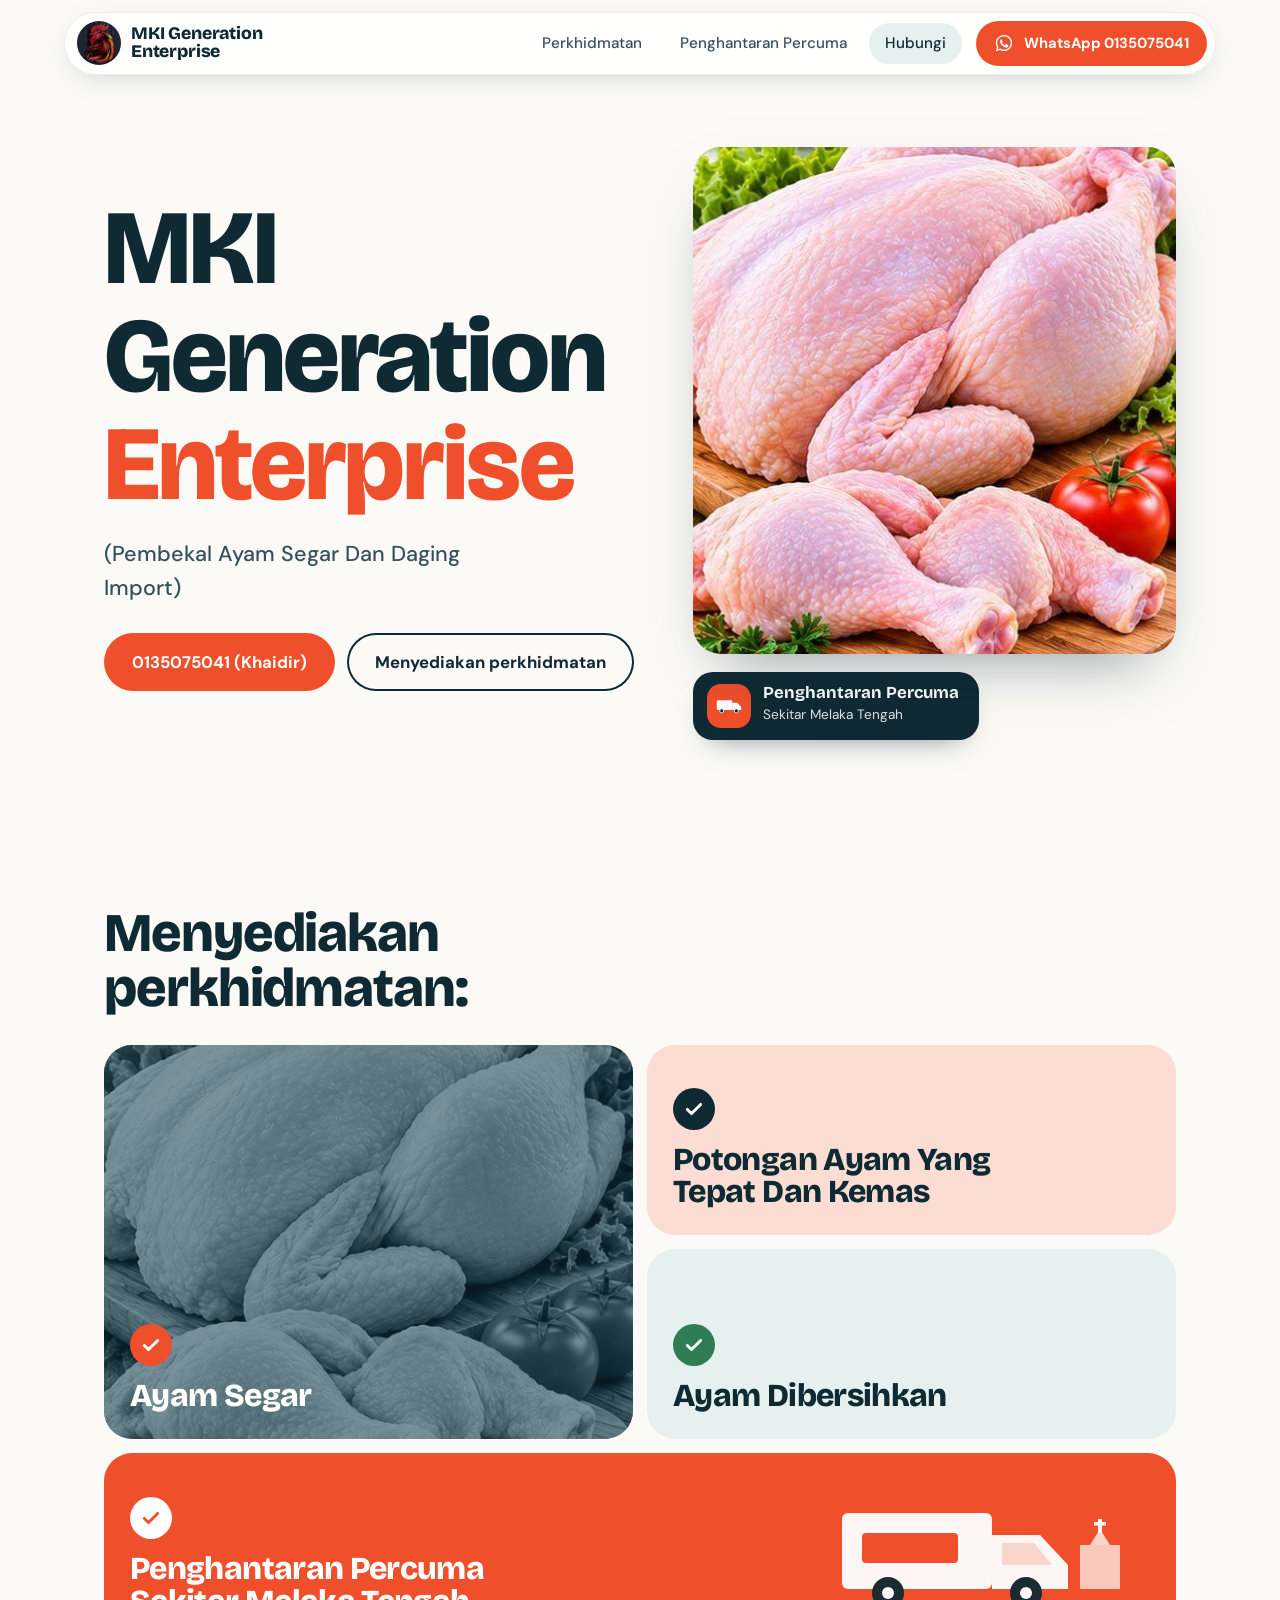
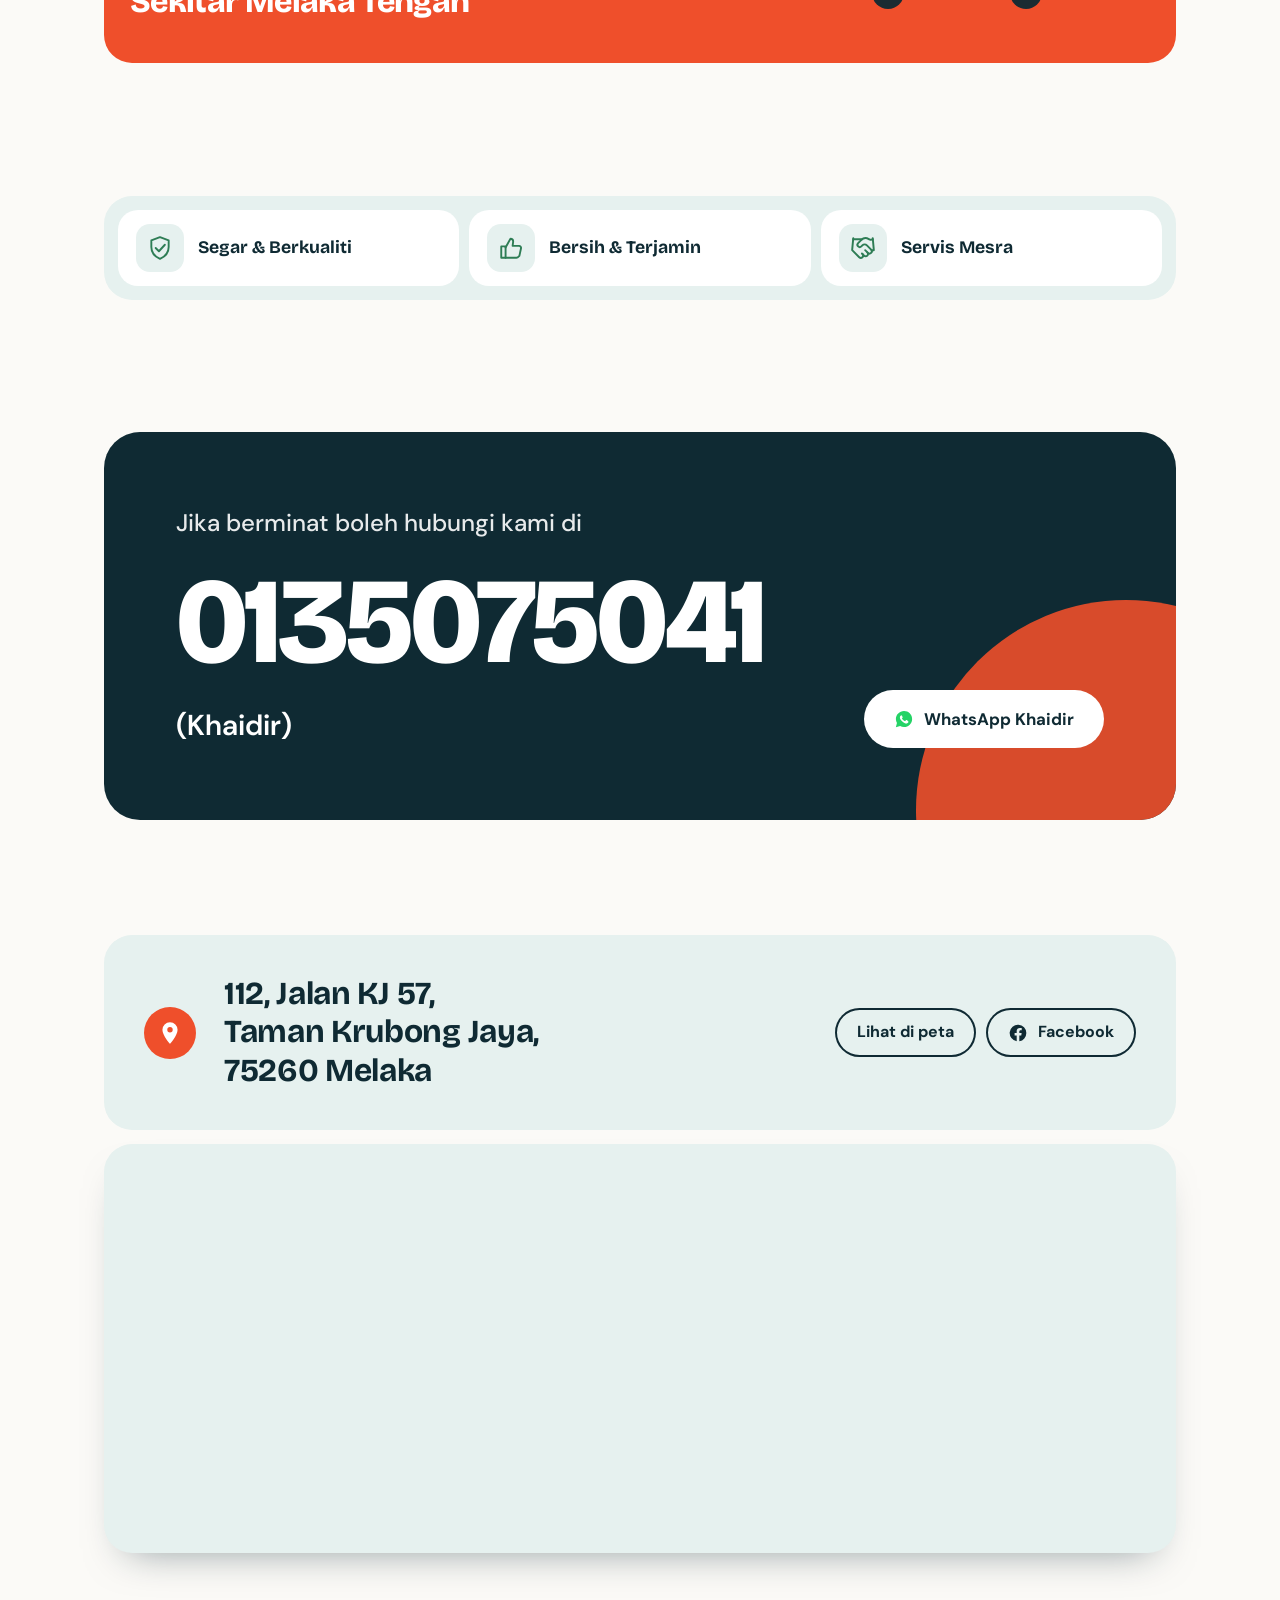
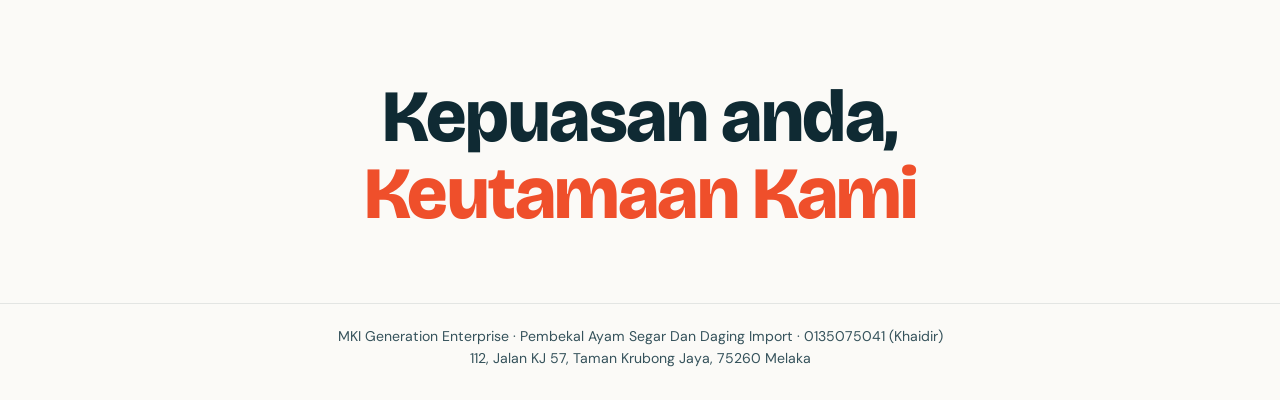
==== commit a4c4b200: "Use real MKI logo, add favicon and share image Co-Authored-By: Claude Sonnet 5.5 <noreply@anthropic." ====
--- a/index.html
+++ b/index.html
@@ -5,10 +5,20 @@
 <meta name="viewport" content="width=device-width, initial-scale=1">
 <title>MKI Generation Enterprise – Pembekal Ayam Segar Dan Daging Import</title>
 <meta name="description" content="MKI Generation Enterprise – Pembekal Ayam Segar Dan Daging Import. Penghantaran Percuma Sekitar Melaka Tengah. WhatsApp 0135075041 (Khaidir).">
+<link rel="icon" type="image/png" href="images/favicon.png">
+<link rel="apple-touch-icon" href="images/logo.jpg">
+<meta property="og:type" content="website">
+<meta property="og:locale" content="ms_MY">
+<meta property="og:title" content="MKI Generation Enterprise – Pembekal Ayam Segar Dan Daging Import">
+<meta property="og:description" content="Ayam segar, potongan kemas, ayam dibersihkan. Penghantaran percuma sekitar Melaka Tengah. WhatsApp 0135075041 (Khaidir).">
+<meta property="og:url" content="https://mkigen-ayam.github.io/">
+<meta property="og:image" content="https://mkigen-ayam.github.io/images/og.jpg">
+<meta name="twitter:card" content="summary_large_image">
+<meta name="theme-color" content="#0F2A33">
 <link rel="preconnect" href="https://fonts.googleapis.com">
 <link rel="preconnect" href="https://fonts.gstatic.com" crossorigin>
 <link href="https://fonts.googleapis.com/css2?family=Bricolage+Grotesque:wght@600;700;800&family=DM+Sans:wght@400;500;600;700&display=swap" rel="stylesheet">
-<link rel="stylesheet" href="css/style.css?v=20261107b">
+<link rel="stylesheet" href="css/style.css?v=20261107c">
 </head>
 <body>
 
@@ -166,6 +176,6 @@
   </a>
 </div>
 
-<script src="js/script.js?v=20261107b" defer></script>
+<script src="js/script.js?v=20261107c" defer></script>
 </body>
 </html>
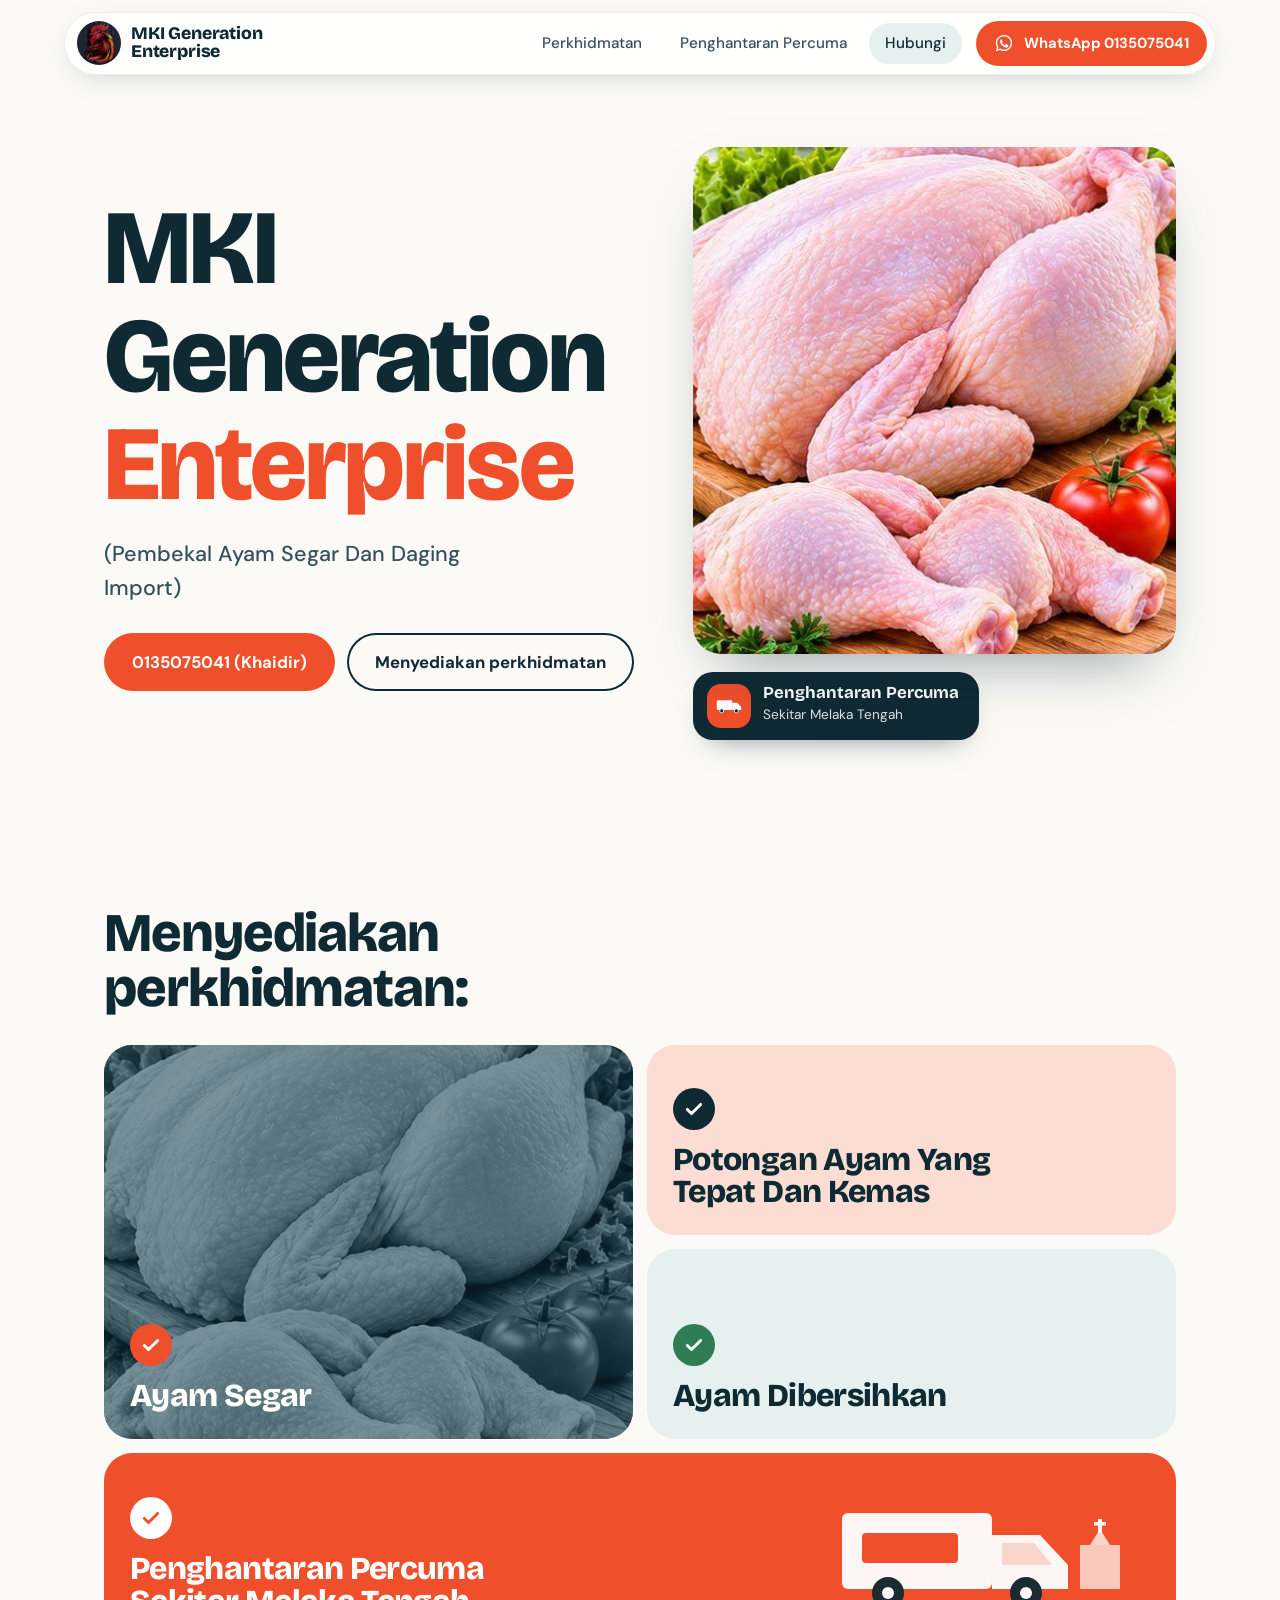
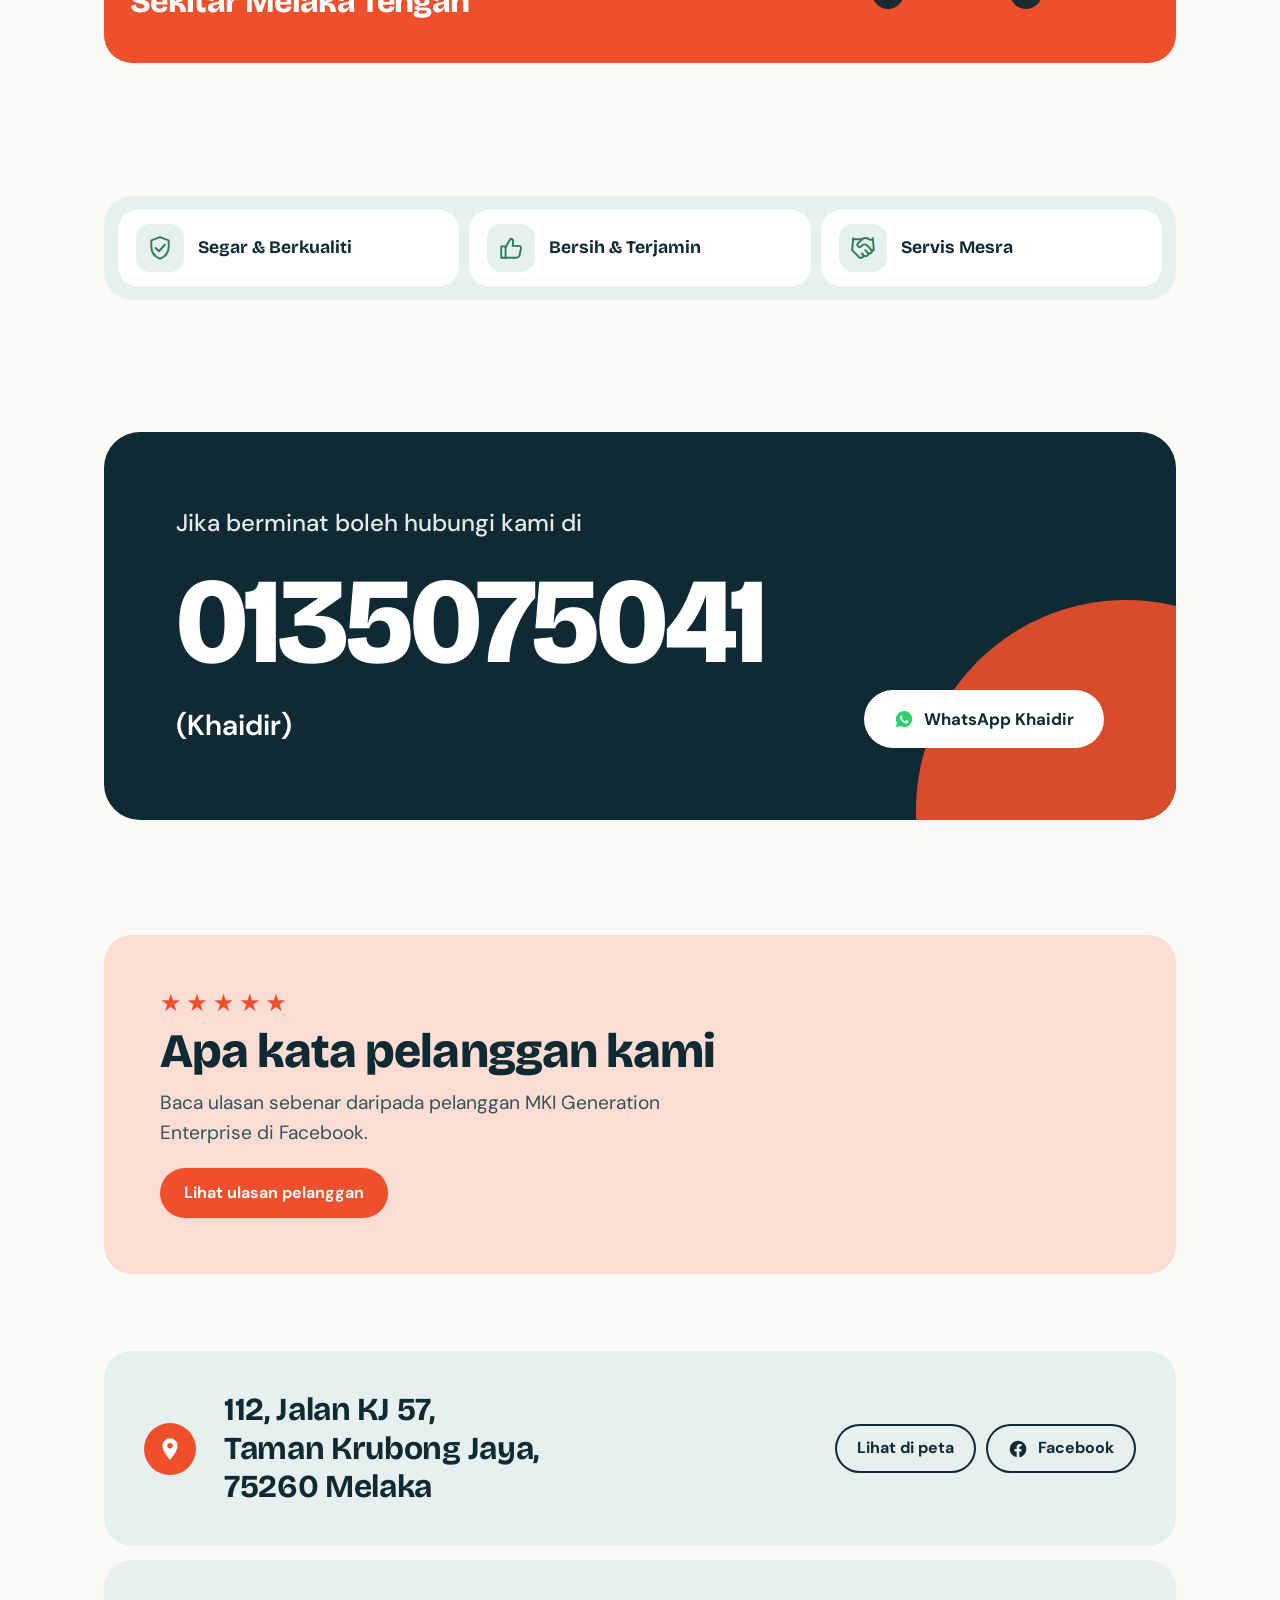
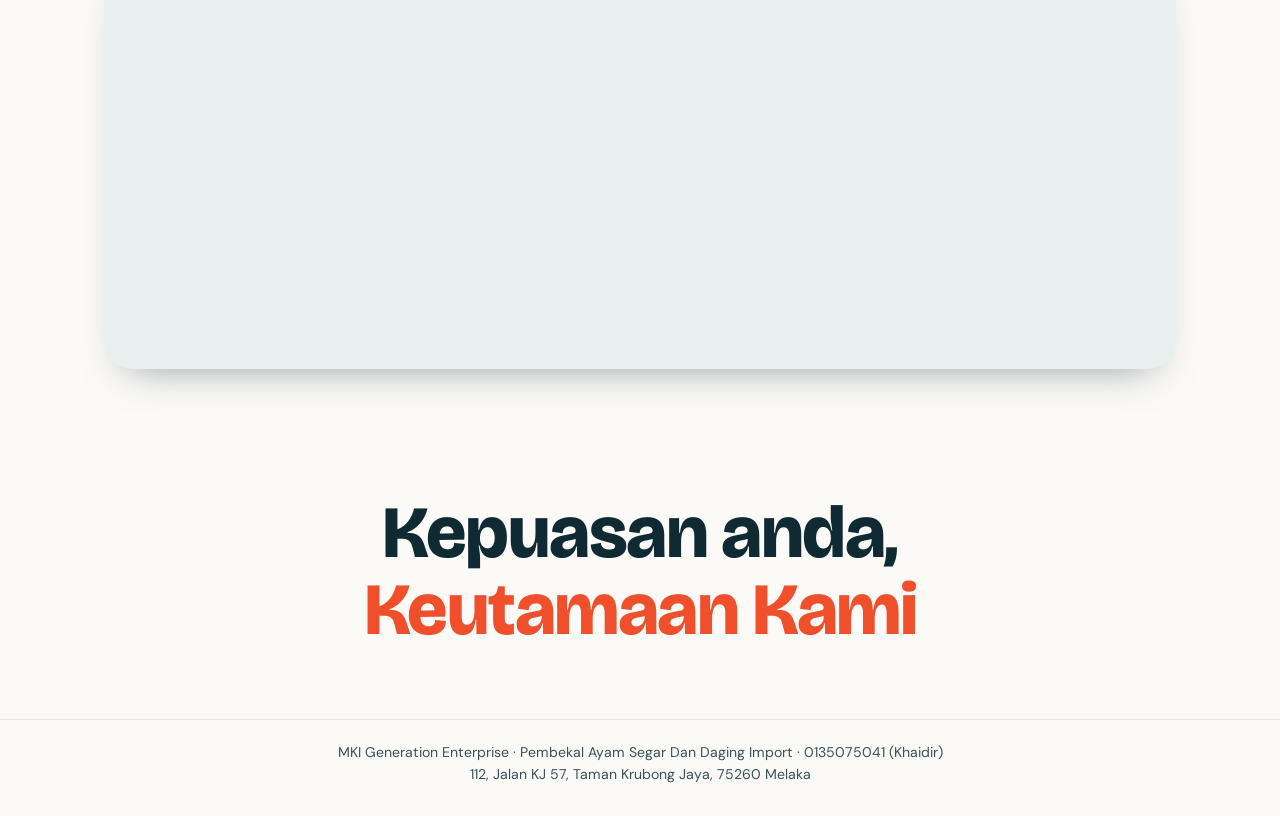
==== commit 1a5078b2: "Add customer reviews section linking to Facebook Co-Authored-By: Claude Sonnet 5.5 <noreply@anthropi" ====
--- a/index.html
+++ b/index.html
@@ -18,7 +18,7 @@
 <link rel="preconnect" href="https://fonts.googleapis.com">
 <link rel="preconnect" href="https://fonts.gstatic.com" crossorigin>
 <link href="https://fonts.googleapis.com/css2?family=Bricolage+Grotesque:wght@600;700;800&family=DM+Sans:wght@400;500;600;700&display=swap" rel="stylesheet">
-<link rel="stylesheet" href="css/style.css?v=20261107c">
+<link rel="stylesheet" href="css/style.css?v=20261107d">
 </head>
 <body>
 
@@ -131,6 +131,17 @@
     </div>
   </section>
 
+  <section class="reviews" id="ulasan">
+    <div class="wrap">
+      <div class="rev-box">
+        <div class="stars" aria-hidden="true">★★★★★</div>
+        <h2>Apa kata pelanggan kami</h2>
+        <p>Baca ulasan sebenar daripada pelanggan MKI Generation Enterprise di Facebook.</p>
+        <a class="btn" href="https://www.facebook.com/MKIGenerationEnterprise/reviews" target="_blank" rel="noopener">Lihat ulasan pelanggan</a>
+      </div>
+    </div>
+  </section>
+
   <section class="find" id="lokasi">
     <div class="wrap">
       <div class="find-box">
@@ -176,6 +187,6 @@
   </a>
 </div>
 
-<script src="js/script.js?v=20261107c" defer></script>
+<script src="js/script.js?v=20261107d" defer></script>
 </body>
 </html>
--- a/css/style.css
+++ b/css/style.css
@@ -160,3 +160,11 @@
 .find .map{margin-top:14px;border-radius:var(--r);overflow:hidden;background:var(--mist);aspect-ratio:4/3;box-shadow:0 20px 40px -24px rgba(15,42,51,.5)}
 .find .map iframe{width:100%;height:100%;border:0;display:block}
 @media (min-width:860px){.find .map{aspect-ratio:21/8}}
+
+/* ---------- ulasan ---------- */
+.reviews{padding-block:clamp(8px,3vw,40px)}
+.rev-box{background:var(--blush);border-radius:var(--r);padding:clamp(24px,5vw,56px);display:grid;gap:12px;justify-items:start}
+.rev-box .stars{color:var(--coral);font-size:1.5rem;letter-spacing:.2em;line-height:1}
+.rev-box h2{font-size:clamp(1.7rem,6vw,3rem)}
+.rev-box p{font-size:clamp(1rem,3.4vw,1.2rem);color:var(--ink-soft);max-width:44ch}
+.rev-box .btn{margin-top:8px}
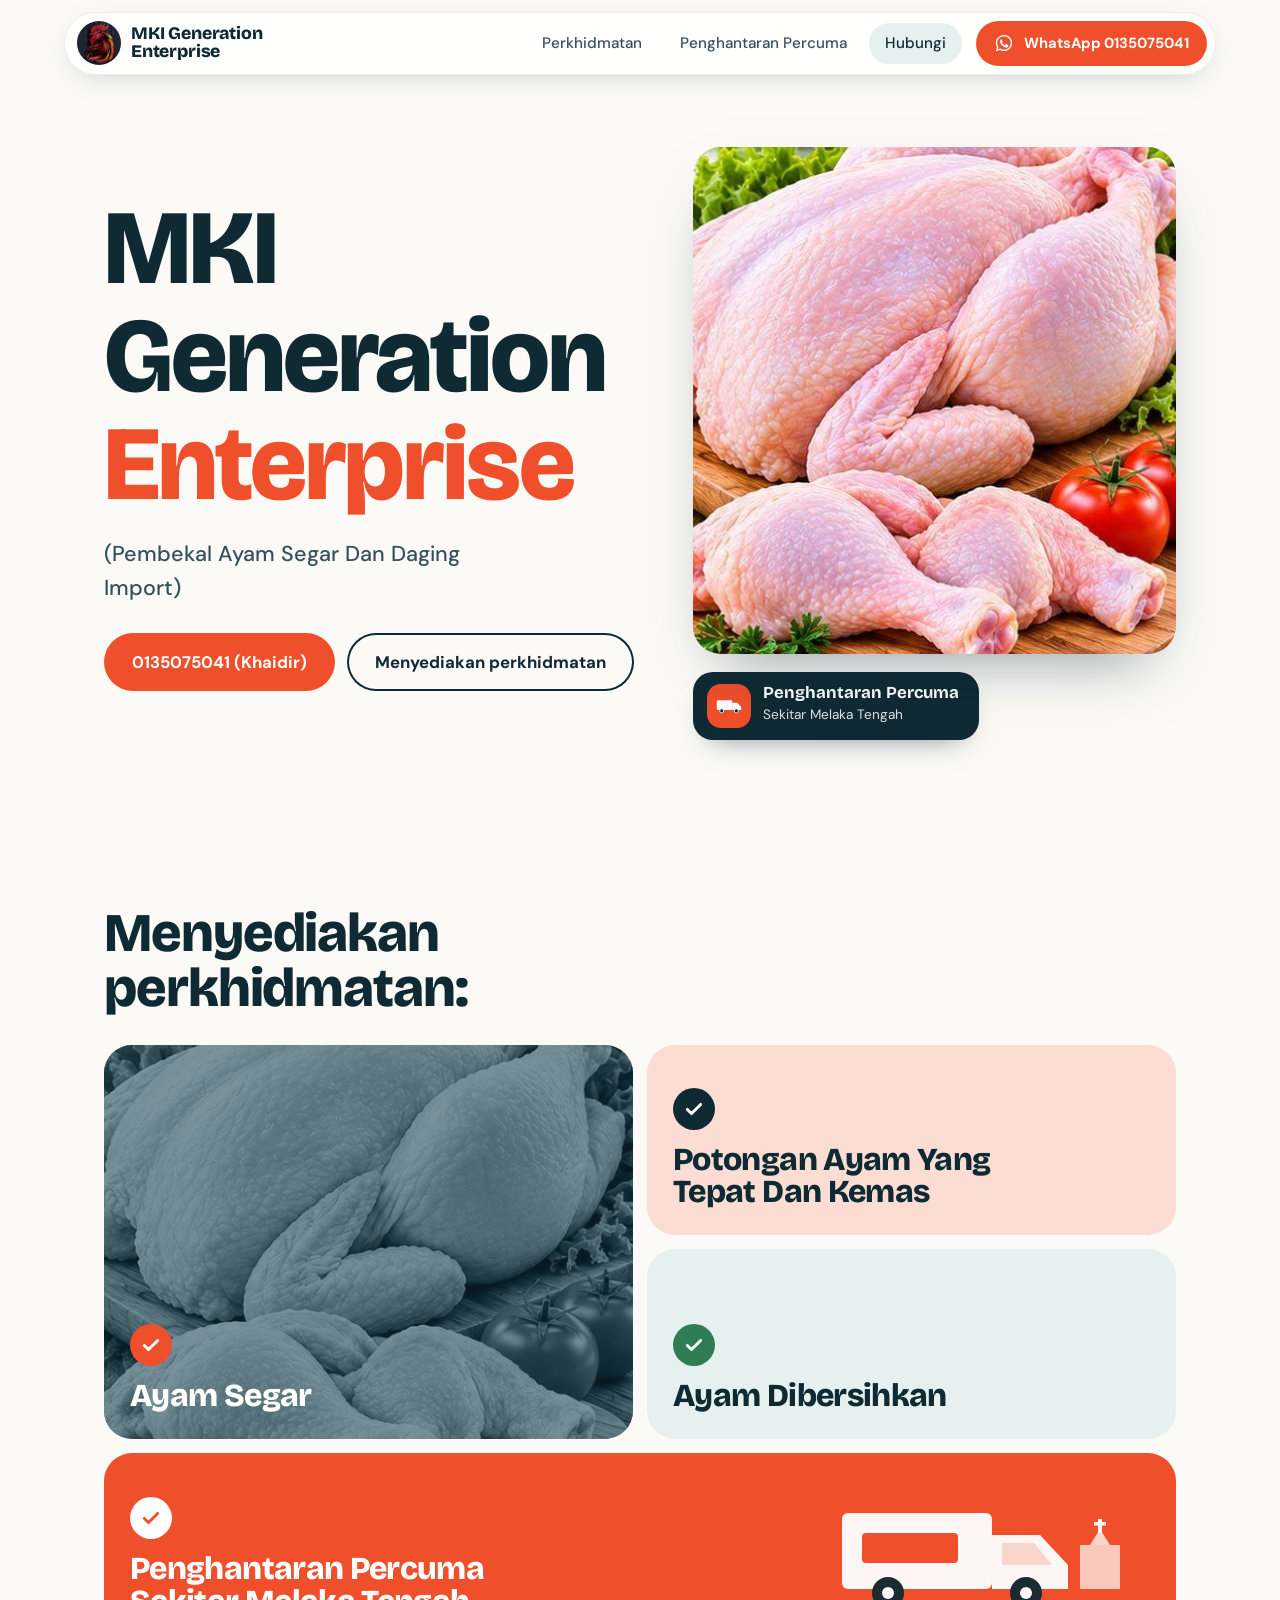
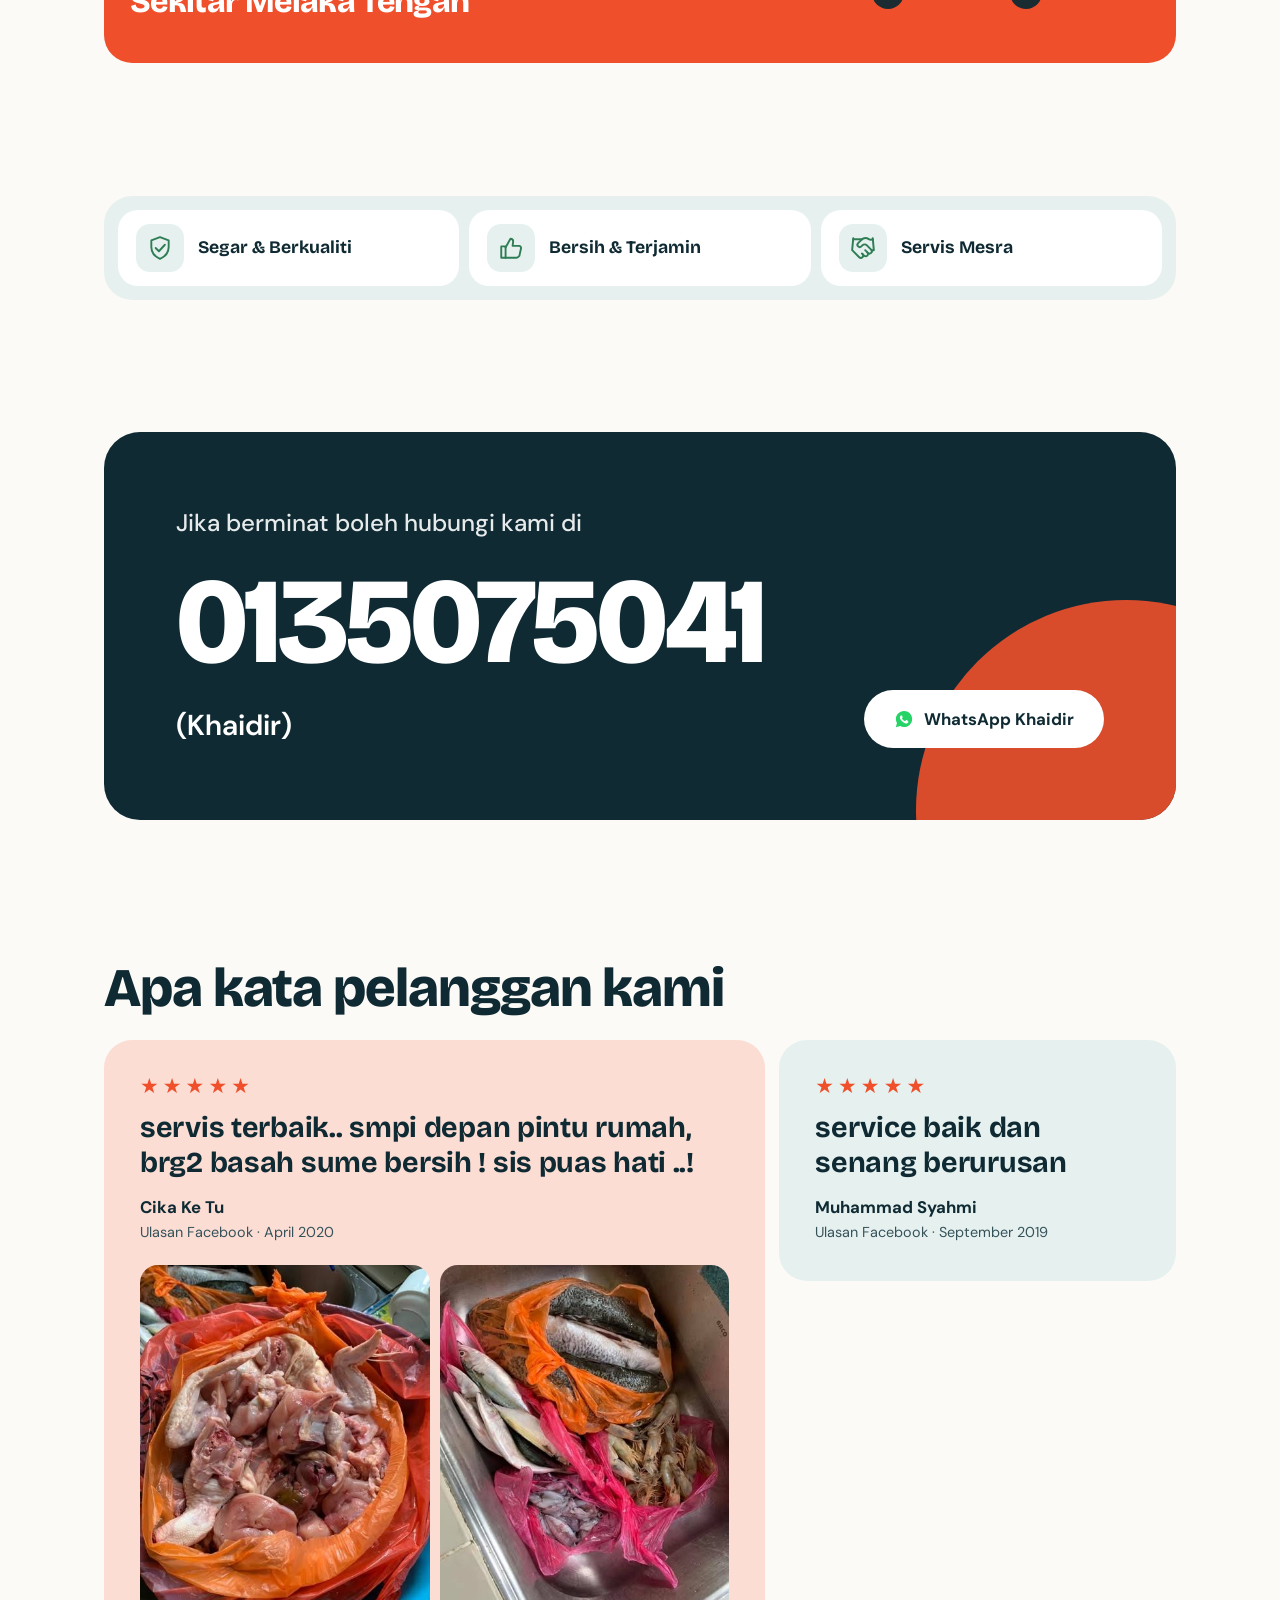
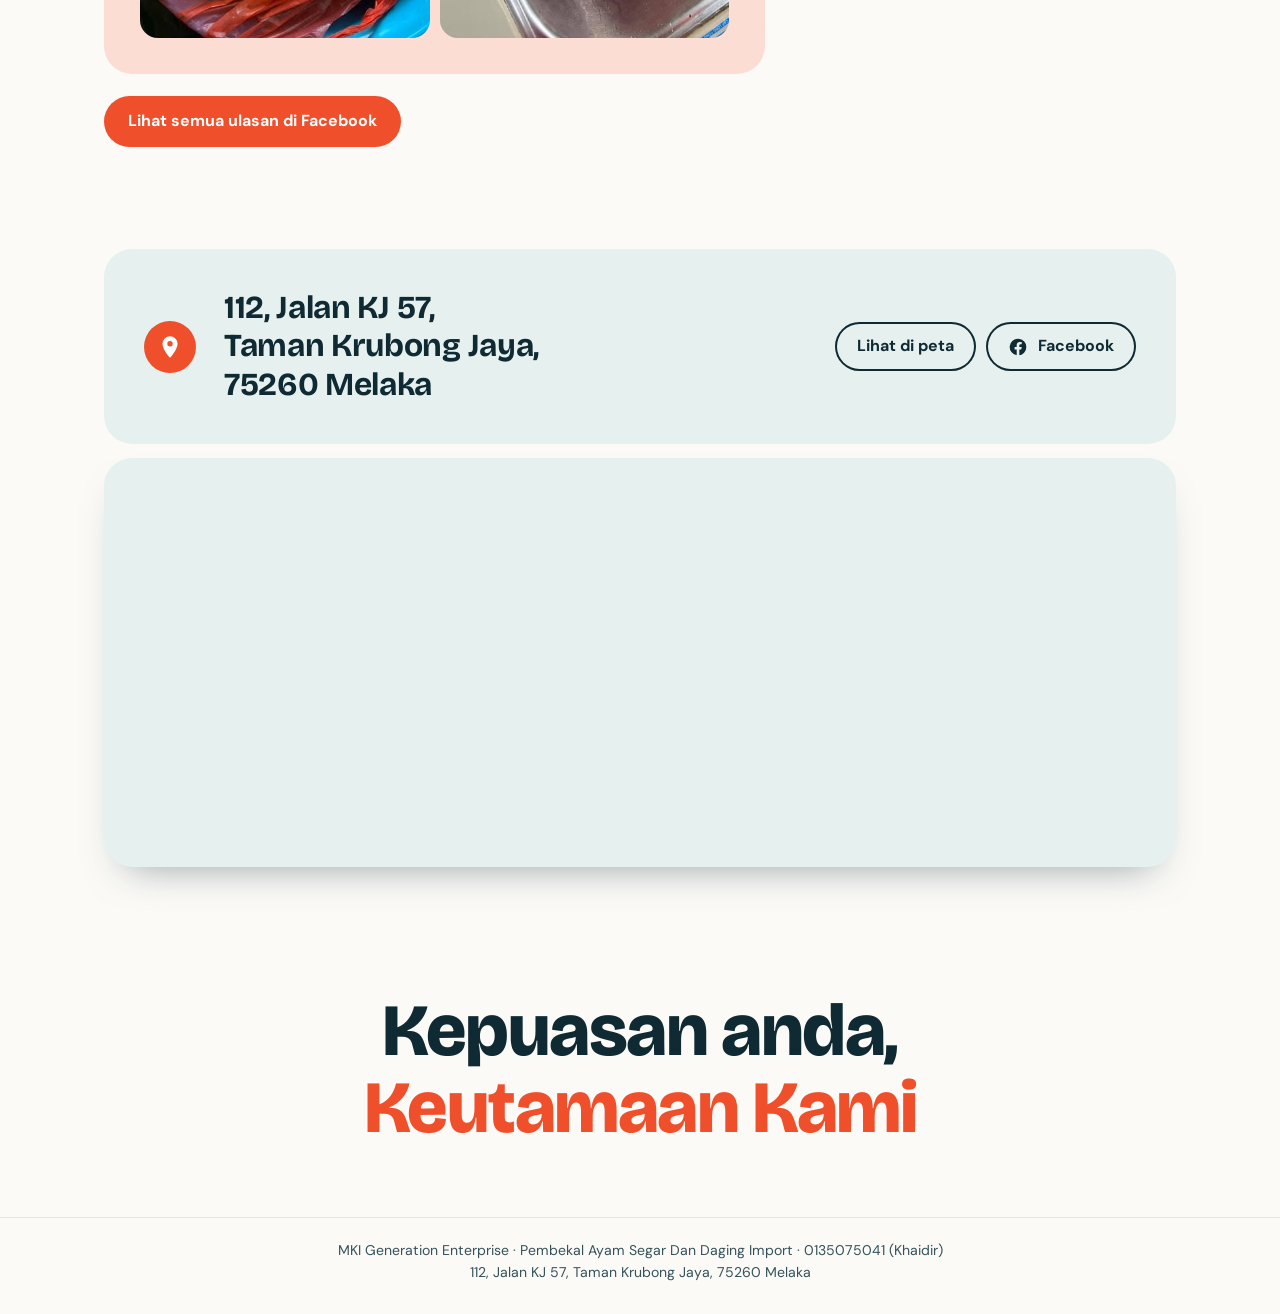
==== commit 9e0abd8f: "Add real customer reviews with photos Co-Authored-By: Claude Sonnet 5.5 <noreply@anthropic.com> Clau" ====
--- a/index.html
+++ b/index.html
@@ -18,7 +18,7 @@
 <link rel="preconnect" href="https://fonts.googleapis.com">
 <link rel="preconnect" href="https://fonts.gstatic.com" crossorigin>
 <link href="https://fonts.googleapis.com/css2?family=Bricolage+Grotesque:wght@600;700;800&family=DM+Sans:wght@400;500;600;700&display=swap" rel="stylesheet">
-<link rel="stylesheet" href="css/style.css?v=20261107d">
+<link rel="stylesheet" href="css/style.css?v=20261107e">
 </head>
 <body>
 
@@ -133,12 +133,24 @@
 
   <section class="reviews" id="ulasan">
     <div class="wrap">
-      <div class="rev-box">
-        <div class="stars" aria-hidden="true">★★★★★</div>
-        <h2>Apa kata pelanggan kami</h2>
-        <p>Baca ulasan sebenar daripada pelanggan MKI Generation Enterprise di Facebook.</p>
-        <a class="btn" href="https://www.facebook.com/MKIGenerationEnterprise/reviews" target="_blank" rel="noopener">Lihat ulasan pelanggan</a>
-      </div>
+      <h2>Apa kata pelanggan kami</h2>
+      <div class="rev-grid">
+        <figure class="rev">
+          <div class="stars" aria-hidden="true">★★★★★</div>
+          <blockquote>servis terbaik.. smpi depan pintu rumah, brg2 basah sume bersih ! sis puas hati ..!</blockquote>
+          <figcaption><b>Cika Ke Tu</b><span>Ulasan Facebook · April 2020</span></figcaption>
+          <div class="rev-photos">
+            <img src="images/review-1.jpg" alt="Ayam yang diterima pelanggan, dibungkus bersih" loading="lazy" width="280" height="373">
+            <img src="images/review-2.jpg" alt="Ikan dan udang yang diterima pelanggan" loading="lazy" width="280" height="373">
+          </div>
+        </figure>
+        <figure class="rev">
+          <div class="stars" aria-hidden="true">★★★★★</div>
+          <blockquote>service baik dan senang berurusan</blockquote>
+          <figcaption><b>Muhammad Syahmi</b><span>Ulasan Facebook · September 2019</span></figcaption>
+        </figure>
+      </div>
+      <a class="btn rev-more" href="https://www.facebook.com/MKIGenerationEnterprise/reviews" target="_blank" rel="noopener">Lihat semua ulasan di Facebook</a>
     </div>
   </section>
 
@@ -187,6 +199,6 @@
   </a>
 </div>
 
-<script src="js/script.js?v=20261107d" defer></script>
+<script src="js/script.js?v=20261107e" defer></script>
 </body>
 </html>
--- a/css/style.css
+++ b/css/style.css
@@ -162,9 +162,18 @@
 @media (min-width:860px){.find .map{aspect-ratio:21/8}}
 
 /* ---------- ulasan ---------- */
-.reviews{padding-block:clamp(8px,3vw,40px)}
-.rev-box{background:var(--blush);border-radius:var(--r);padding:clamp(24px,5vw,56px);display:grid;gap:12px;justify-items:start}
-.rev-box .stars{color:var(--coral);font-size:1.5rem;letter-spacing:.2em;line-height:1}
-.rev-box h2{font-size:clamp(1.7rem,6vw,3rem)}
-.rev-box p{font-size:clamp(1rem,3.4vw,1.2rem);color:var(--ink-soft);max-width:44ch}
-.rev-box .btn{margin-top:8px}
+.reviews{padding-block:clamp(24px,5vw,64px)}
+.reviews h2{font-size:clamp(2rem,7vw,3.4rem);margin-bottom:24px}
+.rev-grid{display:grid;gap:14px}
+.rev{background:var(--blush);border-radius:var(--r);padding:clamp(22px,4vw,36px);display:grid;gap:14px;align-content:start}
+.rev:nth-child(2){background:var(--mist)}
+.rev .stars{color:var(--coral);font-size:1.3rem;letter-spacing:.2em;line-height:1}
+.rev blockquote{font-family:var(--display);font-weight:700;font-size:clamp(1.25rem,4.6vw,1.8rem);line-height:1.2;letter-spacing:-.01em}
+.rev figcaption b{display:block;font-size:1.05rem}
+.rev figcaption span{font-size:.9rem;color:var(--ink-soft)}
+.rev-photos{display:grid;grid-template-columns:1fr 1fr;gap:10px;margin-top:6px}
+.rev-photos img{width:100%;aspect-ratio:3/4;object-fit:cover;border-radius:18px}
+.rev-more{margin-top:22px}
+@media (min-width:860px){
+  .rev-grid{grid-template-columns:1.25fr .75fr;align-items:start}
+}
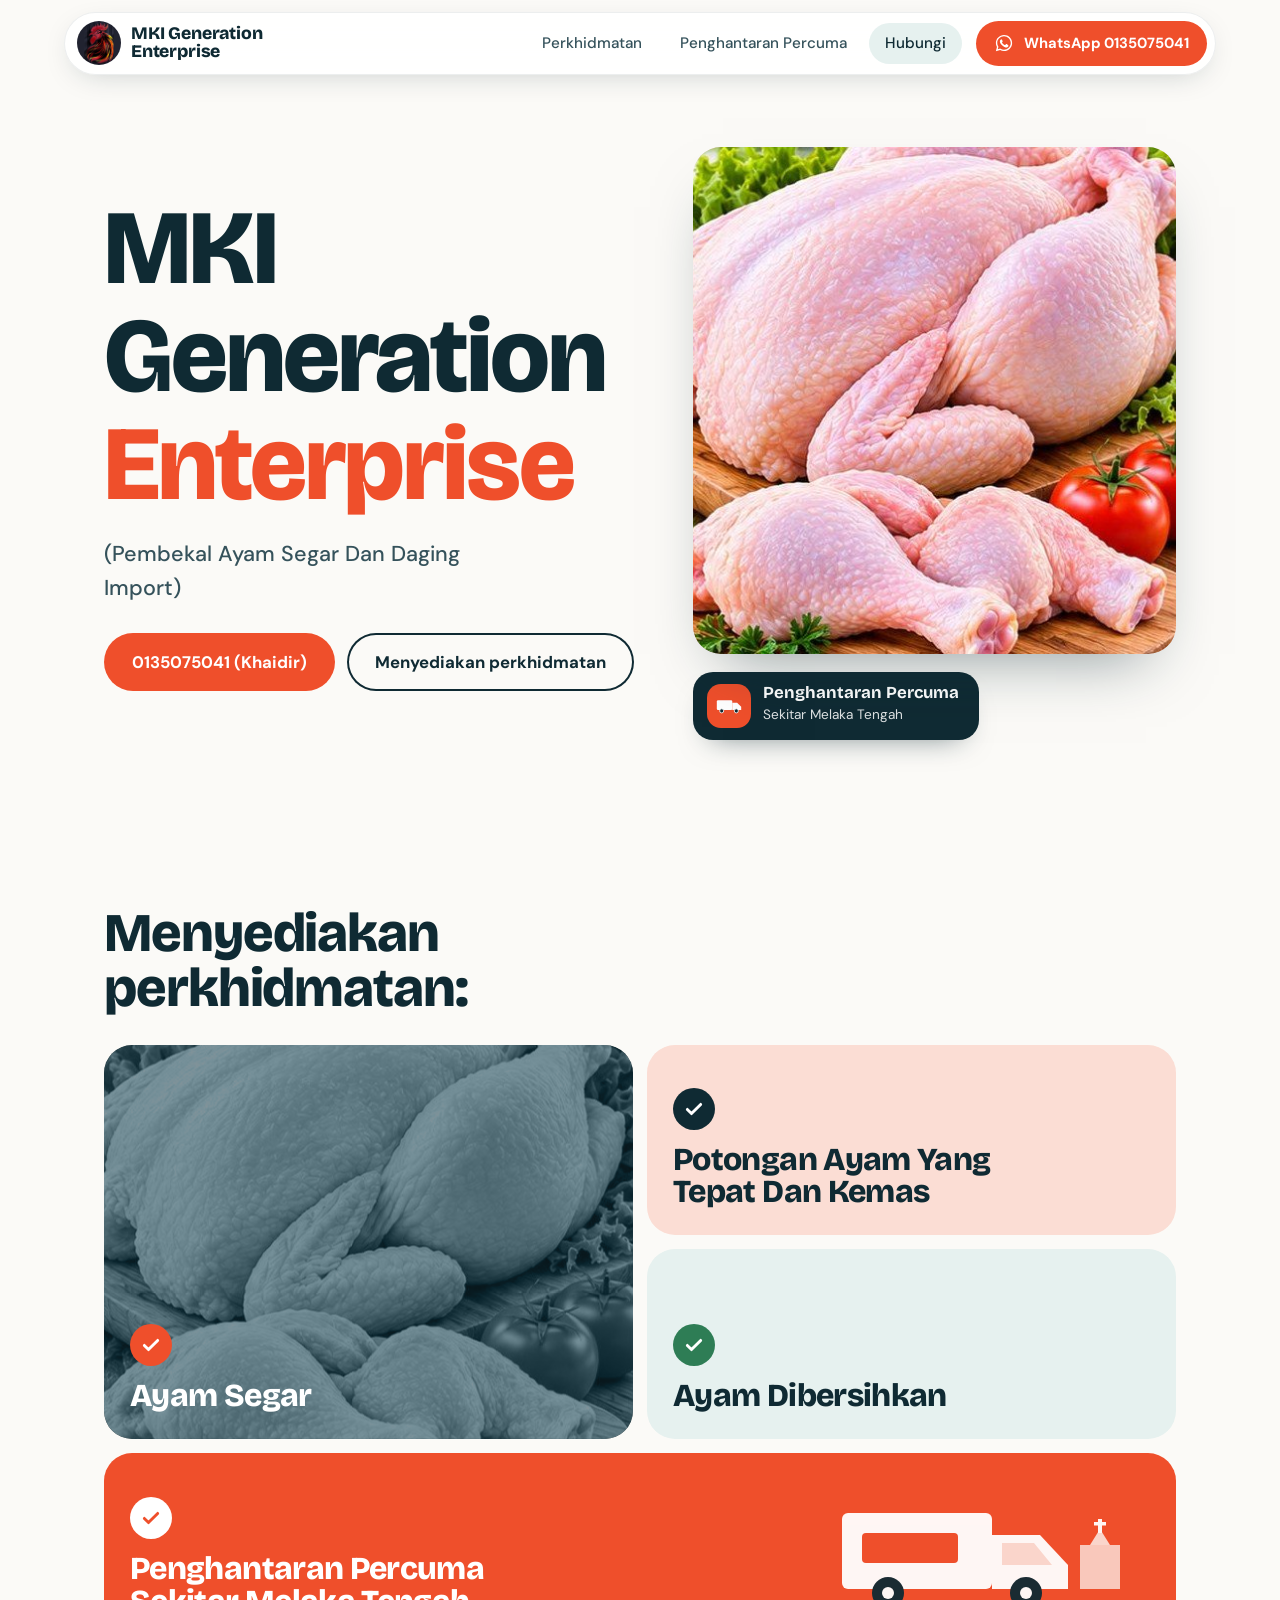
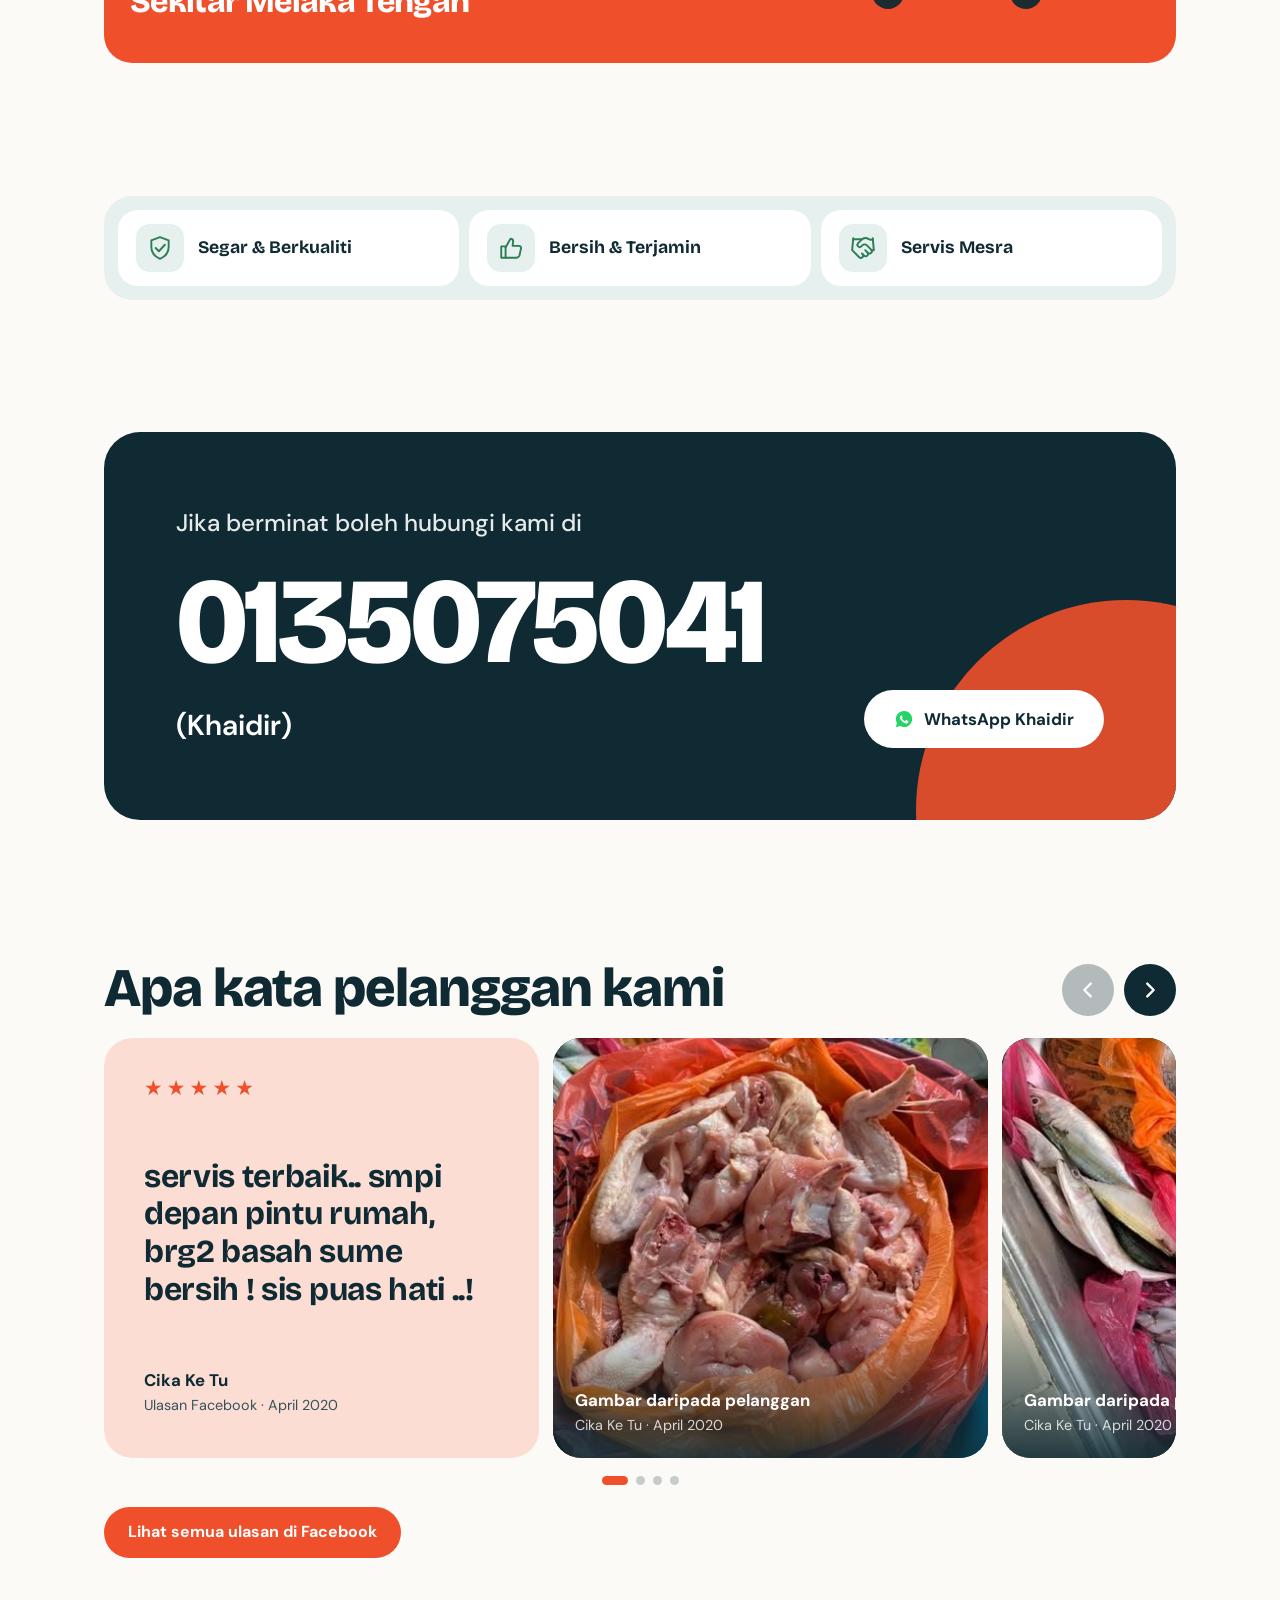
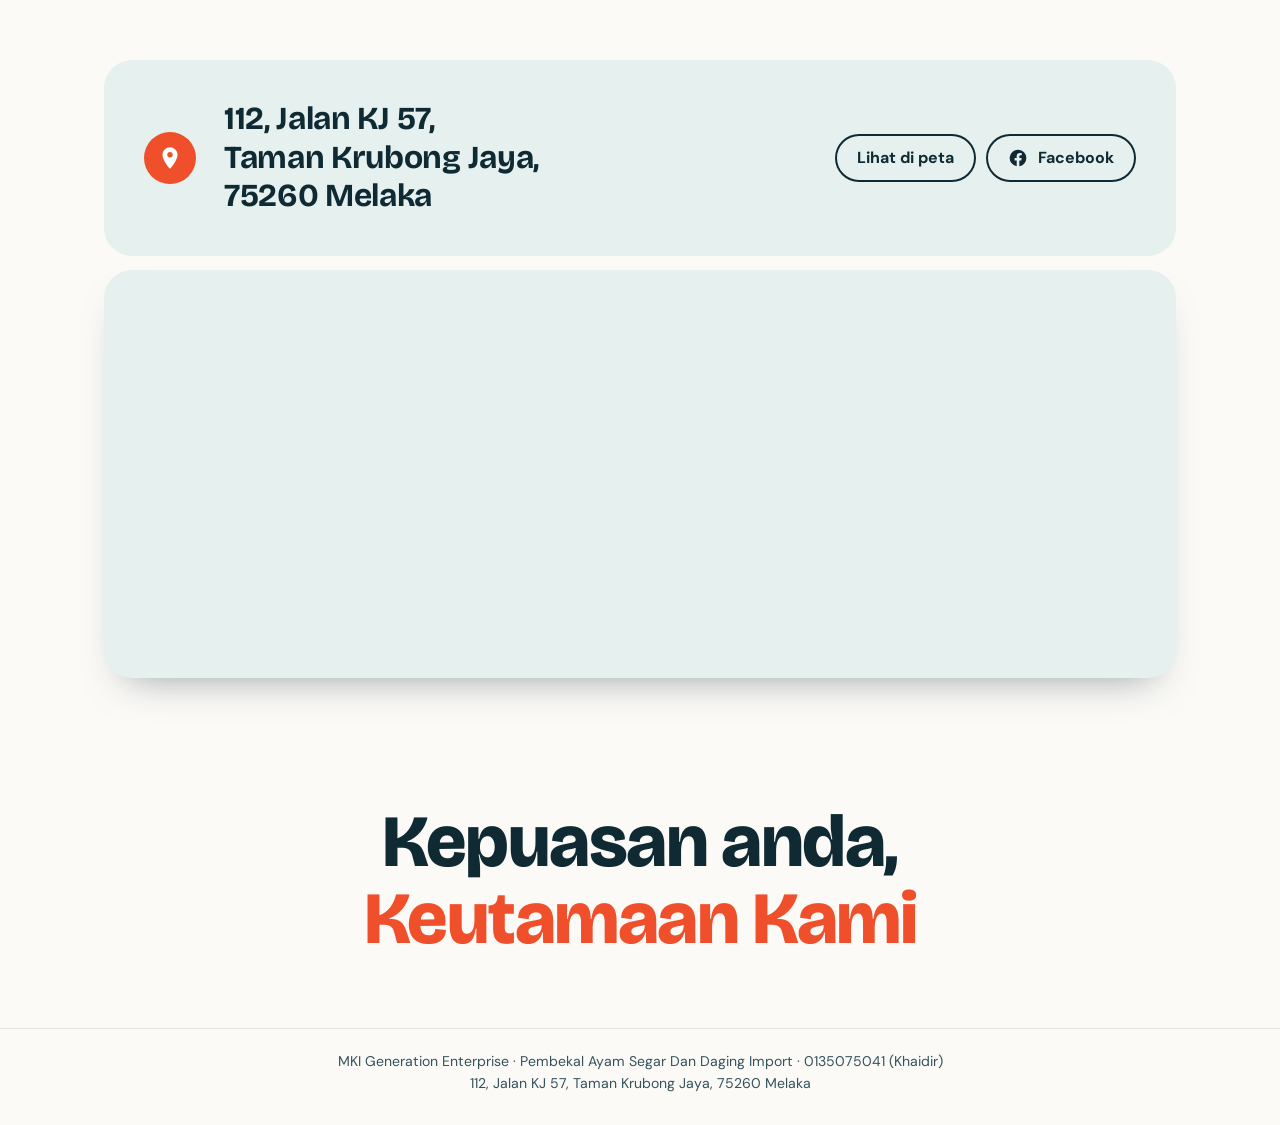
==== commit 009d8074: "Reviews: swipeable slider with arrows and dots Co-Authored-By: Claude Sonnet 5.5 <noreply@anthropic." ====
--- a/index.html
+++ b/index.html
@@ -18,7 +18,7 @@
 <link rel="preconnect" href="https://fonts.googleapis.com">
 <link rel="preconnect" href="https://fonts.gstatic.com" crossorigin>
 <link href="https://fonts.googleapis.com/css2?family=Bricolage+Grotesque:wght@600;700;800&family=DM+Sans:wght@400;500;600;700&display=swap" rel="stylesheet">
-<link rel="stylesheet" href="css/style.css?v=20261107e">
+<link rel="stylesheet" href="css/style.css?v=20261107f">
 </head>
 <body>
 
@@ -133,23 +133,40 @@
 
   <section class="reviews" id="ulasan">
     <div class="wrap">
-      <h2>Apa kata pelanggan kami</h2>
-      <div class="rev-grid">
-        <figure class="rev">
+      <div class="rev-head">
+        <h2>Apa kata pelanggan kami</h2>
+        <div class="rev-nav" aria-label="Kawalan slider ulasan">
+          <button type="button" class="rev-btn" data-dir="-1" aria-label="Ulasan sebelum">
+            <svg viewBox="0 0 24 24" fill="none" stroke="currentColor" stroke-width="2.600" stroke-linecap="round" stroke-linejoin="round" aria-hidden="true"><path d="M15 5l-7 7 7 7"/></svg>
+          </button>
+          <button type="button" class="rev-btn" data-dir="1" aria-label="Ulasan seterusnya">
+            <svg viewBox="0 0 24 24" fill="none" stroke="currentColor" stroke-width="2.600" stroke-linecap="round" stroke-linejoin="round" aria-hidden="true"><path d="M9 5l7 7-7 7"/></svg>
+          </button>
+        </div>
+      </div>
+
+      <div class="slider" id="revSlider" role="region" aria-roledescription="carousel" aria-label="Ulasan pelanggan" tabindex="0">
+        <figure class="slide quote q1">
           <div class="stars" aria-hidden="true">★★★★★</div>
           <blockquote>servis terbaik.. smpi depan pintu rumah, brg2 basah sume bersih ! sis puas hati ..!</blockquote>
           <figcaption><b>Cika Ke Tu</b><span>Ulasan Facebook · April 2020</span></figcaption>
-          <div class="rev-photos">
-            <img src="images/review-1.jpg" alt="Ayam yang diterima pelanggan, dibungkus bersih" loading="lazy" width="280" height="373">
-            <img src="images/review-2.jpg" alt="Ikan dan udang yang diterima pelanggan" loading="lazy" width="280" height="373">
-          </div>
-        </figure>
-        <figure class="rev">
+        </figure>
+        <figure class="slide photo">
+          <img src="images/review-1.jpg" alt="Ayam yang diterima pelanggan, dibungkus bersih" loading="lazy" width="280" height="373">
+          <figcaption><b>Gambar daripada pelanggan</b><span>Cika Ke Tu · April 2020</span></figcaption>
+        </figure>
+        <figure class="slide photo">
+          <img src="images/review-2.jpg" alt="Ikan dan udang yang diterima pelanggan" loading="lazy" width="280" height="373">
+          <figcaption><b>Gambar daripada pelanggan</b><span>Cika Ke Tu · April 2020</span></figcaption>
+        </figure>
+        <figure class="slide quote q2">
           <div class="stars" aria-hidden="true">★★★★★</div>
           <blockquote>service baik dan senang berurusan</blockquote>
           <figcaption><b>Muhammad Syahmi</b><span>Ulasan Facebook · September 2019</span></figcaption>
         </figure>
       </div>
+      <div class="rev-dots" id="revDots" aria-hidden="true"></div>
+
       <a class="btn rev-more" href="https://www.facebook.com/MKIGenerationEnterprise/reviews" target="_blank" rel="noopener">Lihat semua ulasan di Facebook</a>
     </div>
   </section>
@@ -199,6 +216,6 @@
   </a>
 </div>
 
-<script src="js/script.js?v=20261107e" defer></script>
+<script src="js/script.js?v=20261107f" defer></script>
 </body>
 </html>
--- a/css/style.css
+++ b/css/style.css
@@ -161,19 +161,36 @@
 .find .map iframe{width:100%;height:100%;border:0;display:block}
 @media (min-width:860px){.find .map{aspect-ratio:21/8}}
 
-/* ---------- ulasan ---------- */
+/* ---------- ulasan (slider) ---------- */
 .reviews{padding-block:clamp(24px,5vw,64px)}
-.reviews h2{font-size:clamp(2rem,7vw,3.4rem);margin-bottom:24px}
-.rev-grid{display:grid;gap:14px}
-.rev{background:var(--blush);border-radius:var(--r);padding:clamp(22px,4vw,36px);display:grid;gap:14px;align-content:start}
-.rev:nth-child(2){background:var(--mist)}
-.rev .stars{color:var(--coral);font-size:1.3rem;letter-spacing:.2em;line-height:1}
-.rev blockquote{font-family:var(--display);font-weight:700;font-size:clamp(1.25rem,4.6vw,1.8rem);line-height:1.2;letter-spacing:-.01em}
-.rev figcaption b{display:block;font-size:1.05rem}
-.rev figcaption span{font-size:.9rem;color:var(--ink-soft)}
-.rev-photos{display:grid;grid-template-columns:1fr 1fr;gap:10px;margin-top:6px}
-.rev-photos img{width:100%;aspect-ratio:3/4;object-fit:cover;border-radius:18px}
+.rev-head{display:flex;align-items:end;justify-content:space-between;gap:16px;margin-bottom:22px}
+.reviews h2{font-size:clamp(2rem,7vw,3.4rem)}
+.rev-nav{display:none;gap:10px;flex:none}
+.rev-btn{width:52px;height:52px;border-radius:50%;border:0;background:var(--ink);color:var(--white);display:grid;place-items:center;cursor:pointer;transition:background .15s,transform .15s}
+.rev-btn:hover{background:var(--coral);transform:translateY(-1px)}
+.rev-btn svg{width:22px;height:22px}
+.rev-btn[disabled]{opacity:.3;pointer-events:none}
+.slider{display:flex;gap:14px;overflow-x:auto;scroll-snap-type:x mandatory;scroll-behavior:smooth;-webkit-overflow-scrolling:touch;scrollbar-width:none;margin-inline:calc(var(--pad) * -1);padding-inline:var(--pad);scroll-padding-inline:var(--pad);border-radius:var(--r)}
+.slider::-webkit-scrollbar{display:none}
+.slide{flex:0 0 86%;scroll-snap-align:start;border-radius:var(--r);overflow:hidden;display:flex;flex-direction:column;min-height:360px}
+.slide.quote{padding:clamp(24px,4vw,40px);gap:16px;justify-content:space-between}
+.slide.q1{background:var(--blush)}
+.slide.q2{background:var(--mist)}
+.slide .stars{color:var(--coral);font-size:1.3rem;letter-spacing:.2em;line-height:1}
+.slide blockquote{font-family:var(--display);font-weight:700;font-size:clamp(1.4rem,5.2vw,2rem);line-height:1.18;letter-spacing:-.01em}
+.slide figcaption b{display:block;font-size:1.05rem}
+.slide figcaption span{font-size:.9rem;color:var(--ink-soft)}
+.slide.photo{position:relative;background:var(--ink);color:var(--white)}
+.slide.photo img{position:absolute;inset:0;width:100%;height:100%;object-fit:cover}
+.slide.photo figcaption{position:relative;margin-top:auto;padding:70px 22px 20px;background:linear-gradient(to top,rgba(15,42,51,.88),transparent)}
+.slide.photo figcaption span{color:rgba(255,255,255,.8)}
+.rev-dots{display:flex;gap:8px;justify-content:center;margin-top:18px}
+.rev-dots i{width:9px;height:9px;border-radius:99px;background:rgba(15,42,51,.22);transition:width .2s,background .2s}
+.rev-dots i.on{width:26px;background:var(--coral)}
 .rev-more{margin-top:22px}
 @media (min-width:860px){
-  .rev-grid{grid-template-columns:1.25fr .75fr;align-items:start}
+  .rev-nav{display:flex}
+  .slide{flex-basis:calc((100% - 28px) / 2.4);min-height:420px}
+  .slider{margin-inline:0;padding-inline:0;scroll-padding-inline:0}
 }
+@media (prefers-reduced-motion:reduce){.slider{scroll-behavior:auto}}
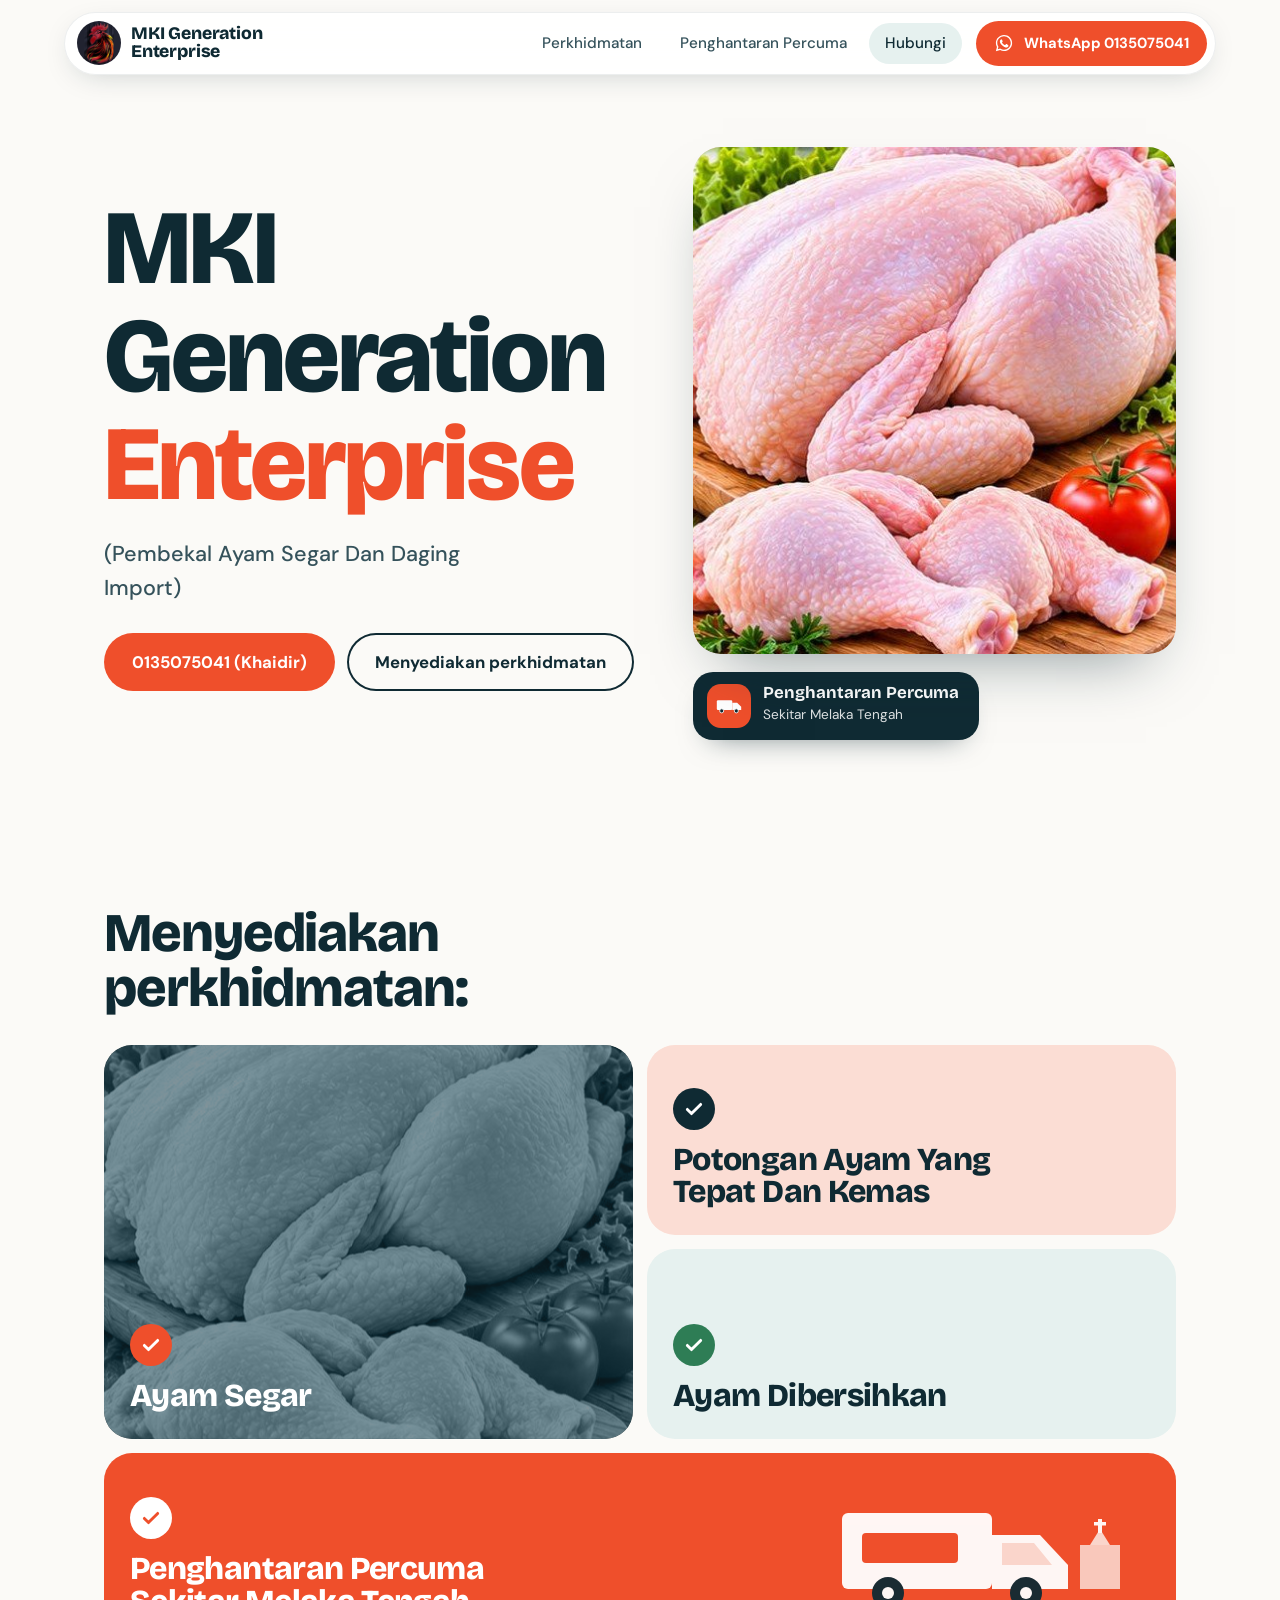
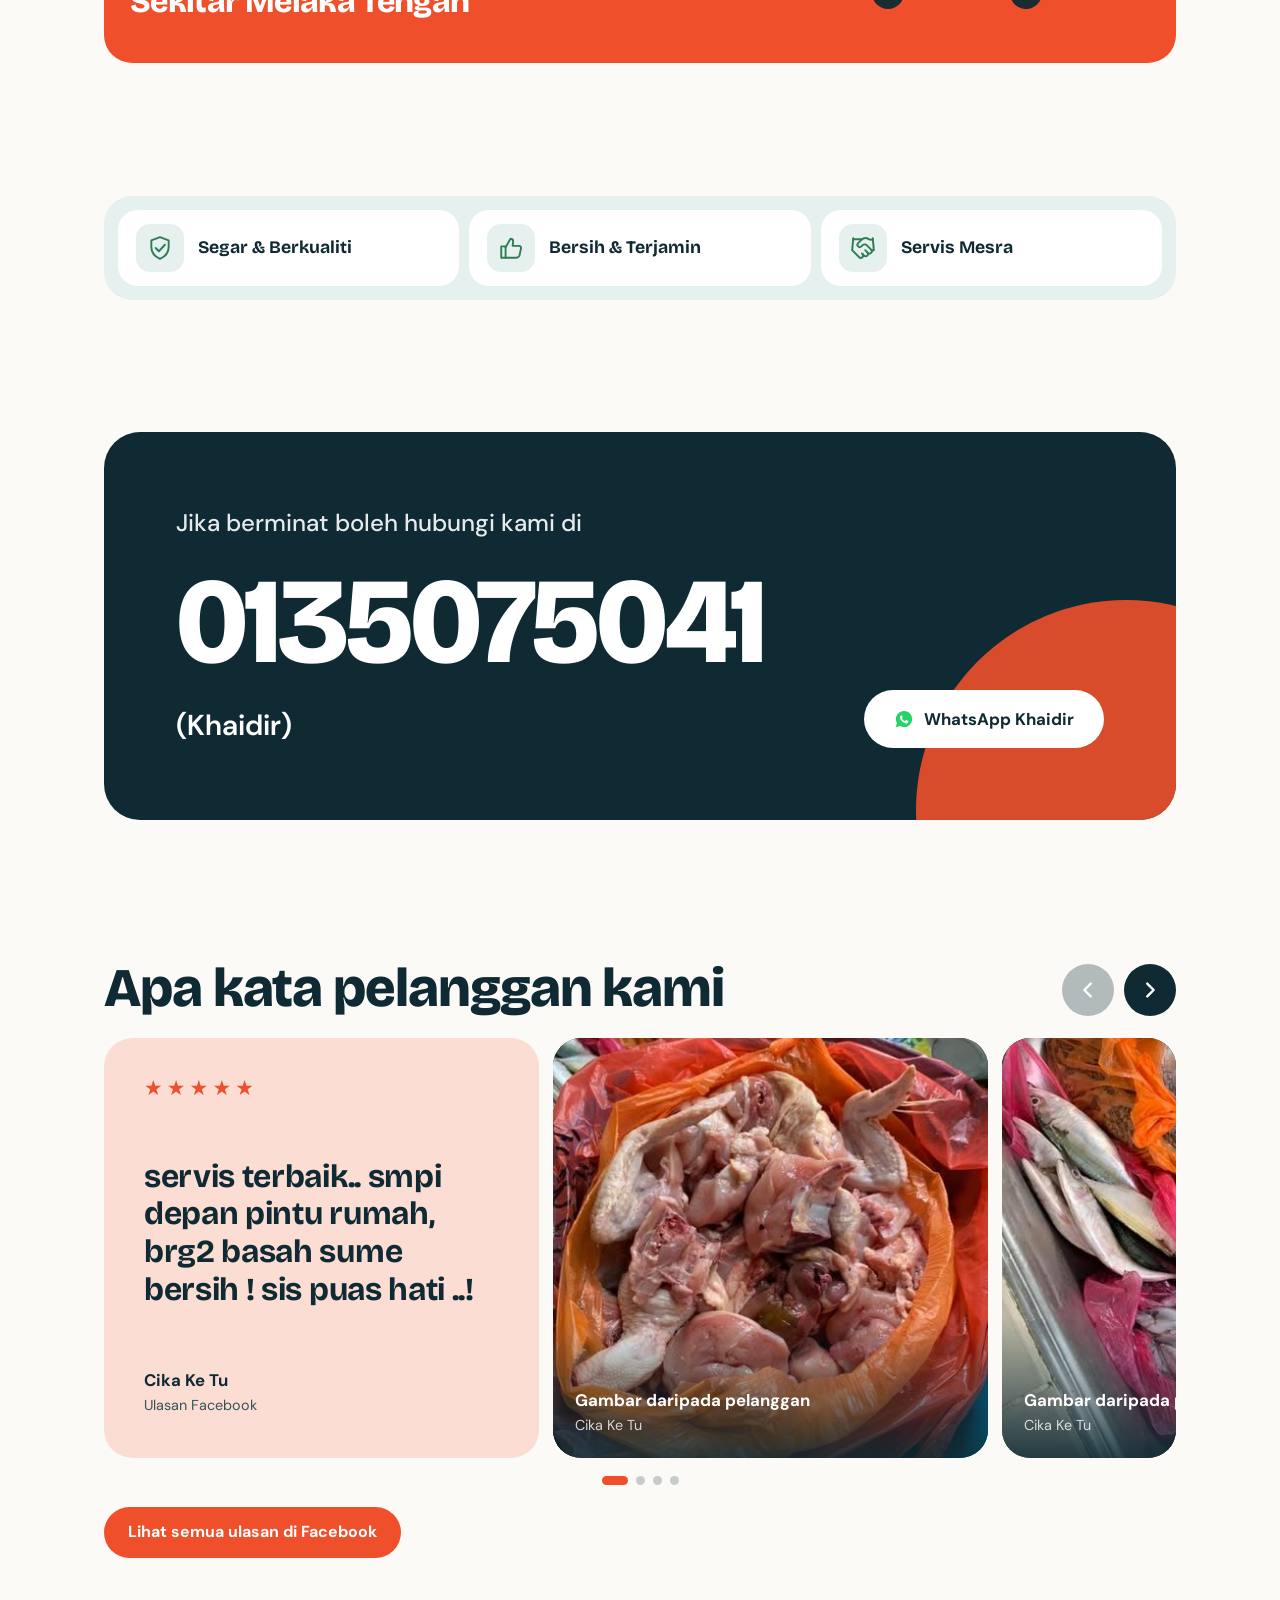
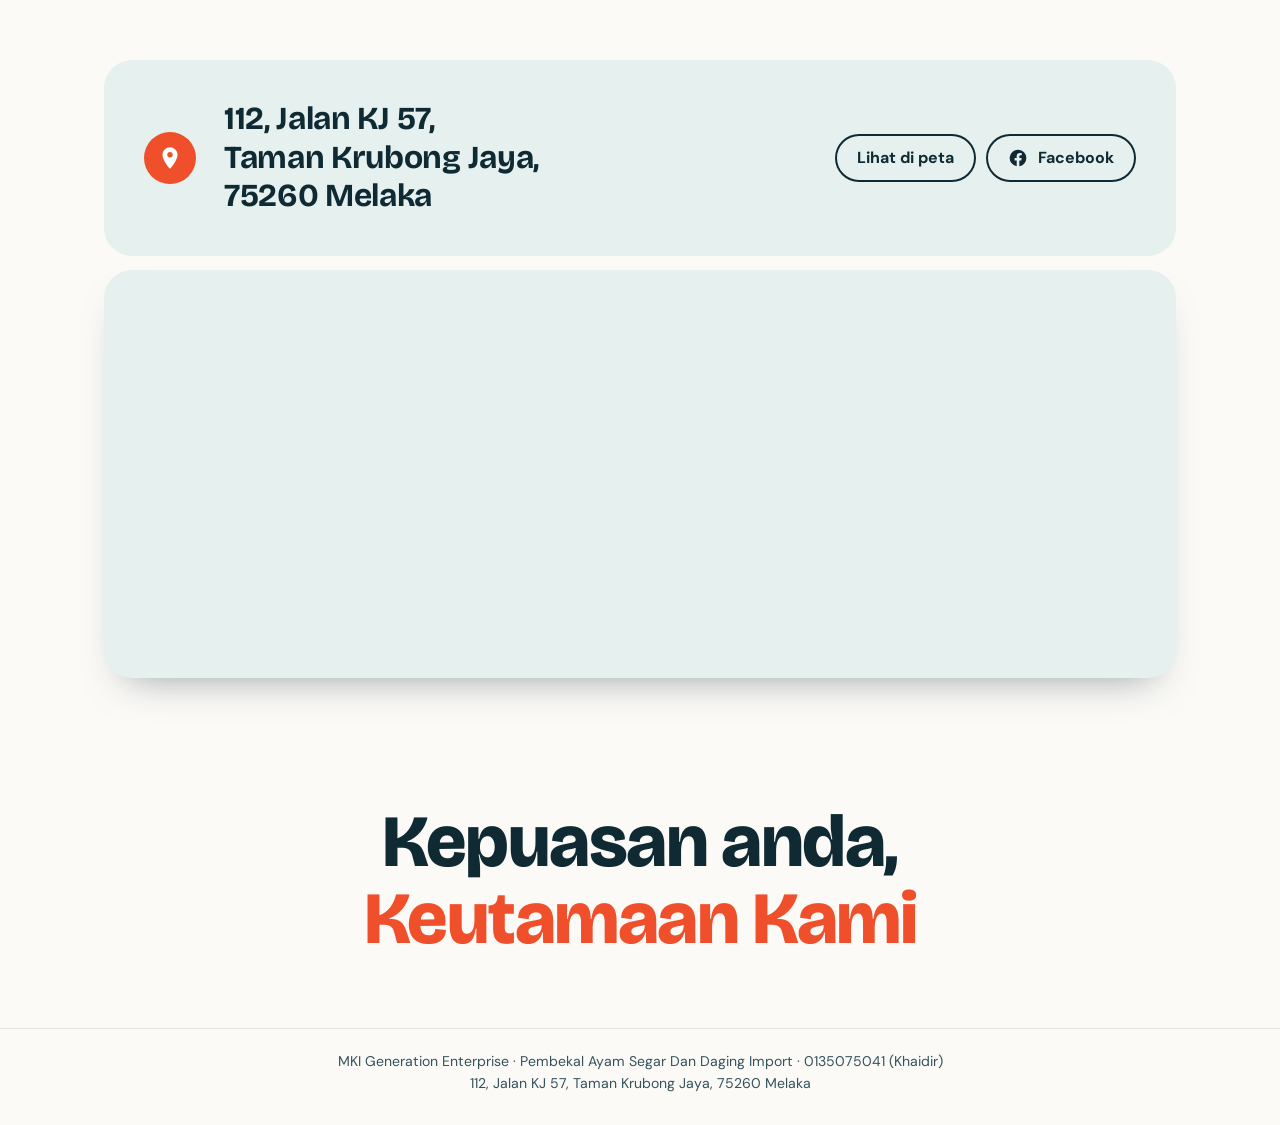
==== commit 6b8e6ff7: "Remove dates from reviews Co-Authored-By: Claude Sonnet 5.5 <noreply@anthropic.com> Claude-Session: " ====
--- a/index.html
+++ b/index.html
@@ -18,7 +18,7 @@
 <link rel="preconnect" href="https://fonts.googleapis.com">
 <link rel="preconnect" href="https://fonts.gstatic.com" crossorigin>
 <link href="https://fonts.googleapis.com/css2?family=Bricolage+Grotesque:wght@600;700;800&family=DM+Sans:wght@400;500;600;700&display=swap" rel="stylesheet">
-<link rel="stylesheet" href="css/style.css?v=20261107f">
+<link rel="stylesheet" href="css/style.css?v=20261107g">
 </head>
 <body>
 
@@ -149,20 +149,20 @@
         <figure class="slide quote q1">
           <div class="stars" aria-hidden="true">★★★★★</div>
           <blockquote>servis terbaik.. smpi depan pintu rumah, brg2 basah sume bersih ! sis puas hati ..!</blockquote>
-          <figcaption><b>Cika Ke Tu</b><span>Ulasan Facebook · April 2020</span></figcaption>
+          <figcaption><b>Cika Ke Tu</b><span>Ulasan Facebook</span></figcaption>
         </figure>
         <figure class="slide photo">
           <img src="images/review-1.jpg" alt="Ayam yang diterima pelanggan, dibungkus bersih" loading="lazy" width="280" height="373">
-          <figcaption><b>Gambar daripada pelanggan</b><span>Cika Ke Tu · April 2020</span></figcaption>
+          <figcaption><b>Gambar daripada pelanggan</b><span>Cika Ke Tu</span></figcaption>
         </figure>
         <figure class="slide photo">
           <img src="images/review-2.jpg" alt="Ikan dan udang yang diterima pelanggan" loading="lazy" width="280" height="373">
-          <figcaption><b>Gambar daripada pelanggan</b><span>Cika Ke Tu · April 2020</span></figcaption>
+          <figcaption><b>Gambar daripada pelanggan</b><span>Cika Ke Tu</span></figcaption>
         </figure>
         <figure class="slide quote q2">
           <div class="stars" aria-hidden="true">★★★★★</div>
           <blockquote>service baik dan senang berurusan</blockquote>
-          <figcaption><b>Muhammad Syahmi</b><span>Ulasan Facebook · September 2019</span></figcaption>
+          <figcaption><b>Muhammad Syahmi</b><span>Ulasan Facebook</span></figcaption>
         </figure>
       </div>
       <div class="rev-dots" id="revDots" aria-hidden="true"></div>
@@ -216,6 +216,6 @@
   </a>
 </div>
 
-<script src="js/script.js?v=20261107f" defer></script>
+<script src="js/script.js?v=20261107g" defer></script>
 </body>
 </html>
